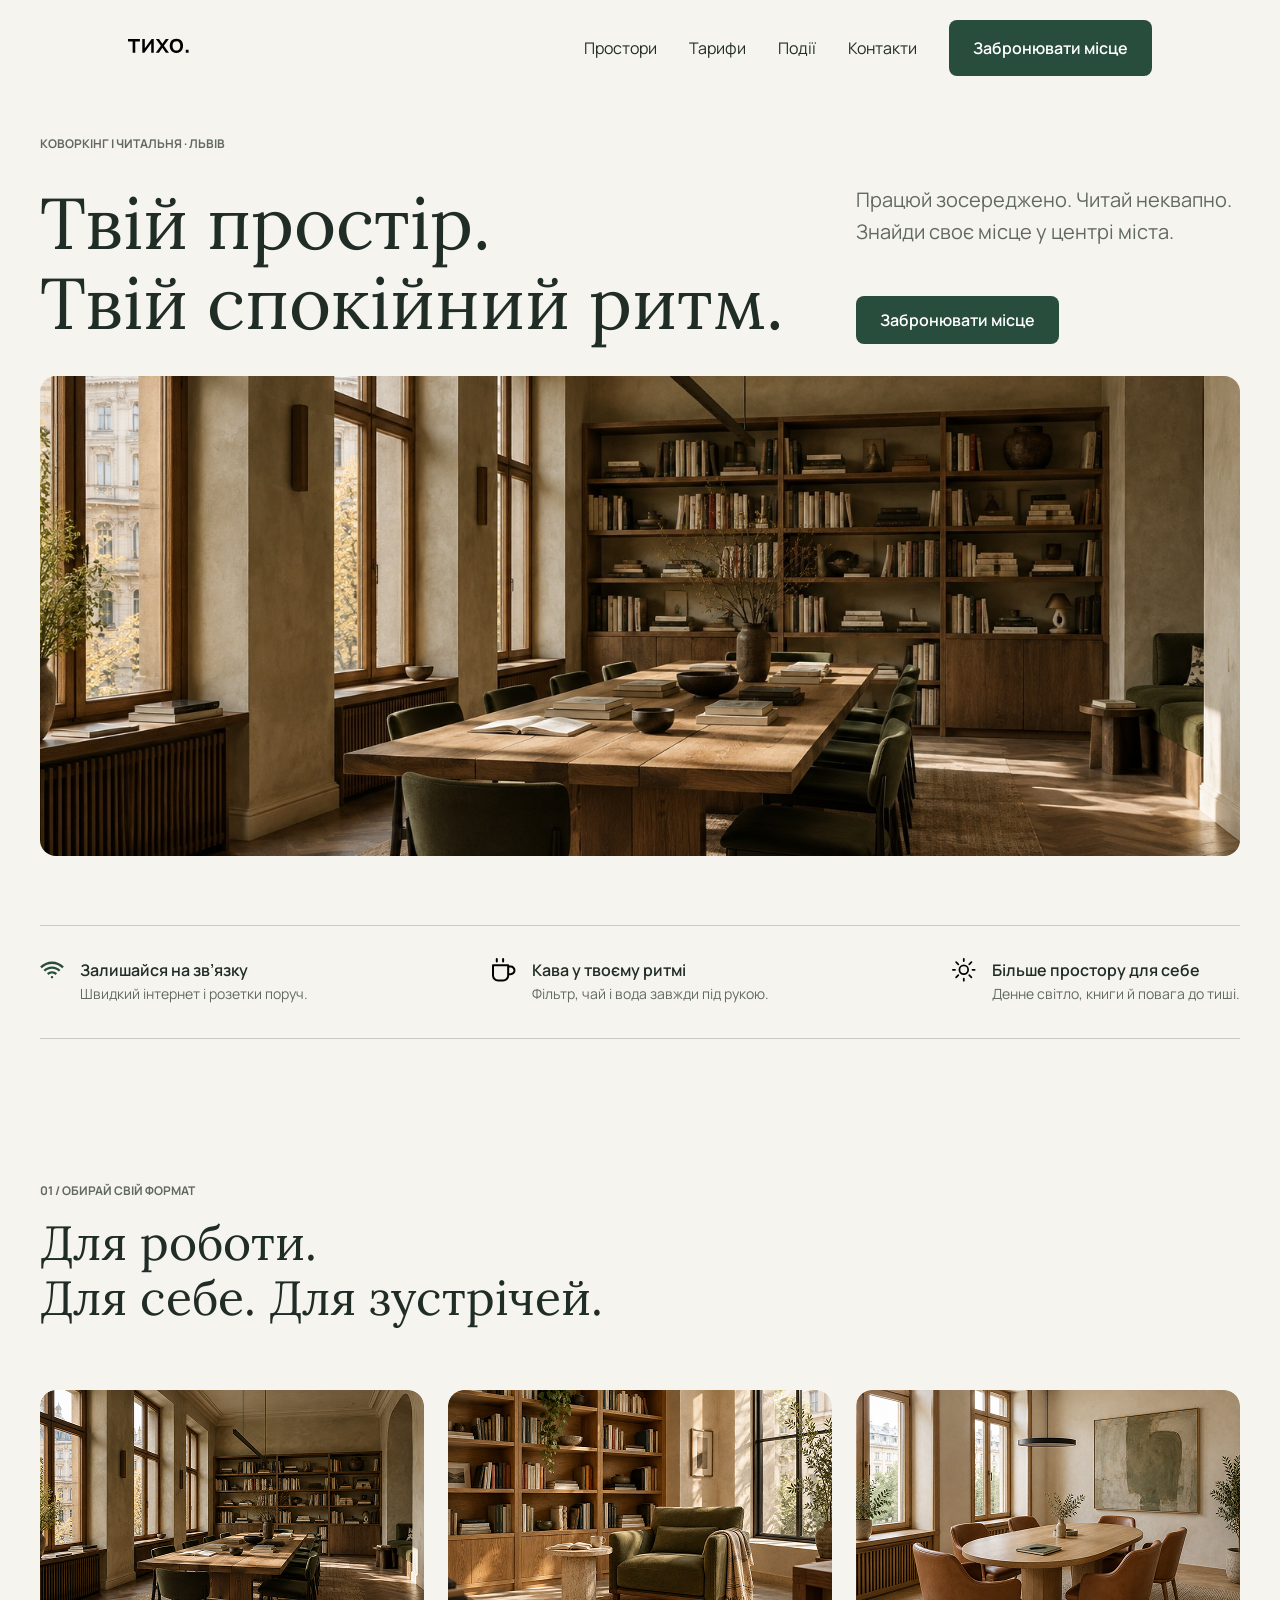
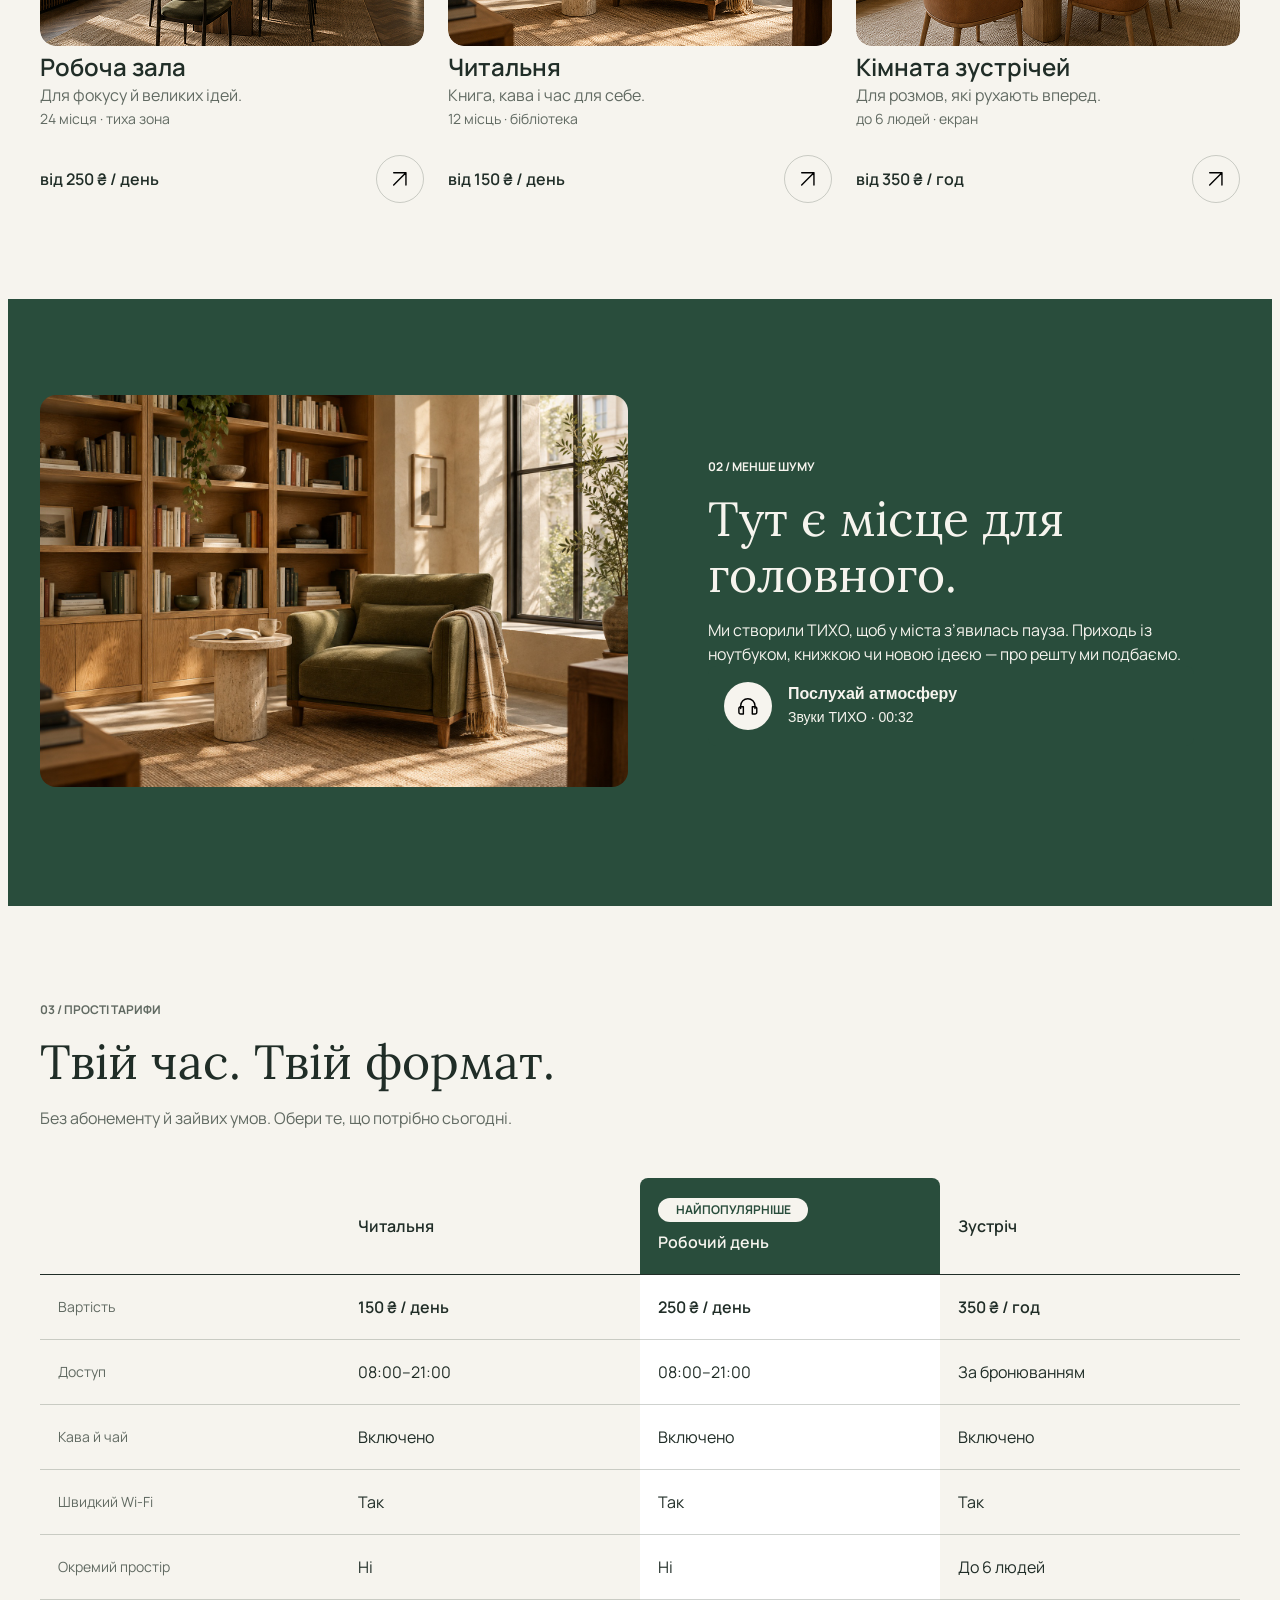
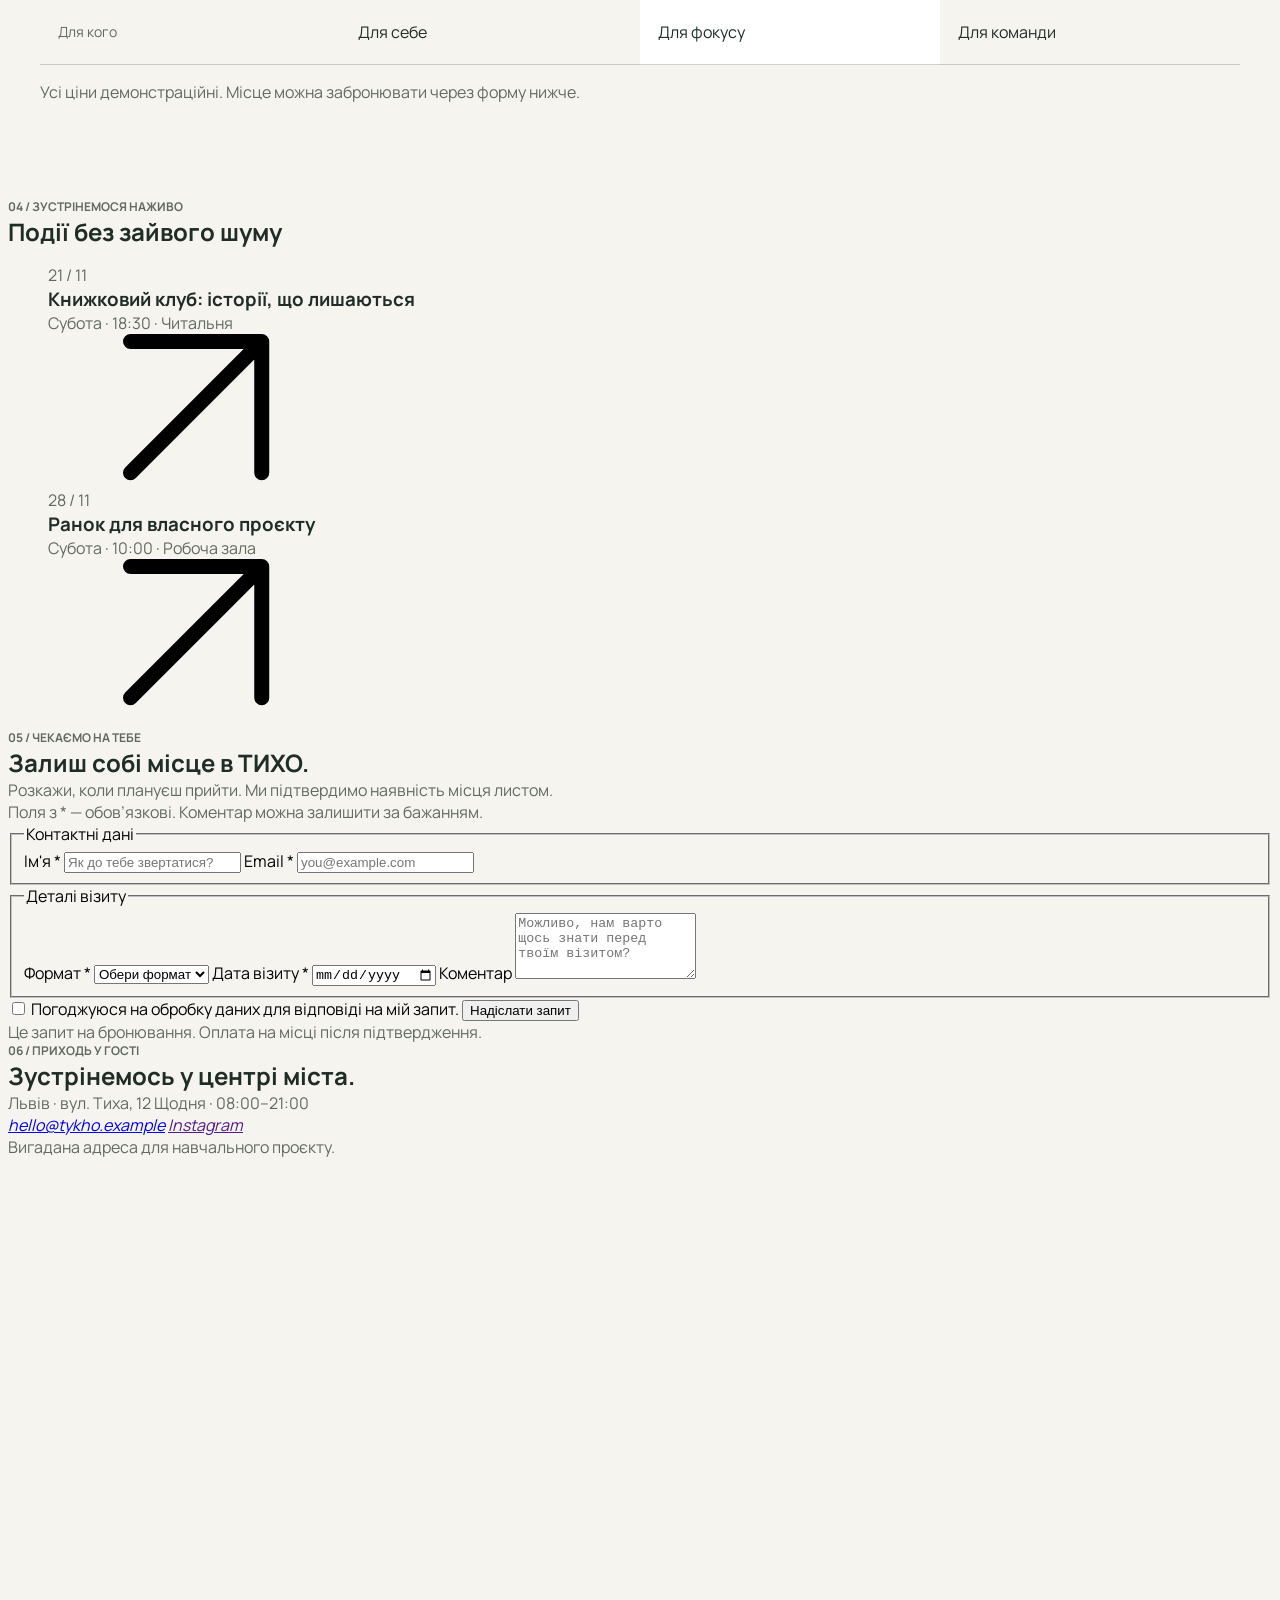
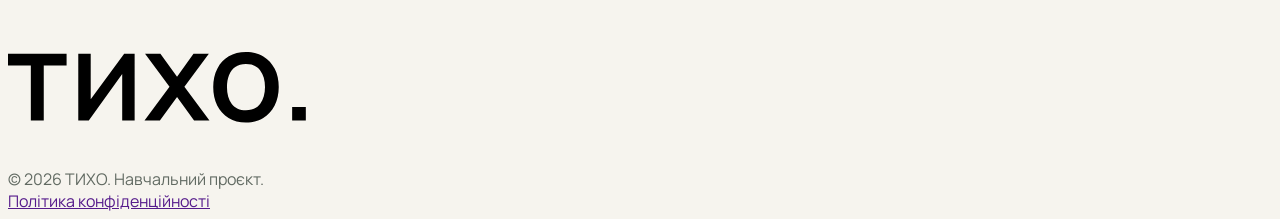
==== tyho/index.html @ 76dca096 "Rename sites to latin folders, add index page, drop unused images" ====
<!doctype html>
<html lang="uk">
  <head>
    <meta charset="UTF-8" />
    <meta name="viewport" content="width=device-width, initial-scale=1.0" />
    <title>Тихо</title>
    <link rel="preconnect" href="https://fonts.googleapis.com" />
    <link rel="preconnect" href="https://fonts.gstatic.com" crossorigin />
    <link
      href="https://fonts.googleapis.com/css2?family=Lora:ital,wght@0,400..700;1,400..700&family=Manrope:wght@200..800&display=swap"
      rel="stylesheet"
    />
    <link rel="stylesheet" href="css/main.css" />
  </head>
  <body>
    <header>
      <div class="header-flex">
        <div class="header-logo-position">
          <svg class="header-logo">
            <use href="icons.svg#icon-logo"></use>
          </svg>
        </div>
        <div class="header-nav">
          <nav>
            <ul class="header-class">
              <li><a class="header-link" href="#scenes">Простори</a></li>
              <li><a class="header-link" href="#pricing">Тарифи</a></li>
              <li><a class="header-link" href="#events">Події</a></li>
              <li><a class="header-link" href="#contacts">Контакти</a></li>
            </ul>
          </nav>
          <a class="header-button" href="">Забронювати місце</a>
        </div>
      </div>
    </header>
    <main>
      <section class="hero-section">
        <p class="eyebrow hero">Коворкінг і читальня · Львів</p>
        <div class="hero-flex">
          <h1 class="hero-title">Твій простір. <br />Твій спокійний ритм.</h1>
          <div class="hero-second-text">
            <p class="hero-desc">
              Працюй зосереджено. Читай неквапно. Знайди своє місце у центрі
              міста.
            </p>
            <a class="hero-button-first" href="">Забронювати місце</a>
          </div>
        </div>
        <img
          class="hero-img"
          src="tyho.images/tykho-workspace.jpg"
          alt="Простір зі столом і книгами на фоні Львова"
        />
      </section>

      <section class="second-section">
        <h2 class="hidden">Що ми пропонуємо?</h2>
        <ul class="second-section-flex">
          <li class="second-section-cards">
            <svg class="second-section-icons">
              <use href="icons.svg#icon-connection"></use>
            </svg>
            <div>
              <h3 class="second-section-titles">Залишайся на зв’язку</h3>
              <p class="second-section-text">
                Швидкий інтернет і розетки поруч.
              </p>
            </div>
          </li>
          <li class="second-section-cards">
            <svg class="second-section-icons">
              <use href="icons.svg#icon-coffee"></use>
            </svg>
            <div>
              <h3 class="second-section-titles">Кава у твоєму ритмі</h3>
              <p class="second-section-text">
                Фільтр, чай і вода завжди під рукою.
              </p>
            </div>
          </li>
          <li class="second-section-cards">
            <svg class="second-section-icons">
              <use href="icons.svg#icon-light"></use>
            </svg>
            <div>
              <h3 class="second-section-titles">Більше простору для себе</h3>
              <p class="second-section-text">
                Денне світло, книги й повага до тиші.
              </p>
            </div>
          </li>
        </ul>
      </section>

      <section class="choose-section">
        <p class="eyebrow">01 / Обирай свій формат</p>
        <h2 class="section-header">
          Для роботи. <br />Для себе. Для зустрічей.
        </h2>
        <ul class="choose-section-flex">
          <li>
            <div>
              <img
                class="choose-img"
                src="tyho.images/working.jpg"
                alt="Робоча зала"
              />
              <h3 class="choose-card-title">Робоча зала</h3>
              <p class="choose-card-forwhat">Для фокусу й великих ідей.</p>
              <p class="choose-card-places">24 місця · тиха зона</p>
              <div class="choose-section-card-container">
                <p class="choose-card-price">від 250 ₴ / день</p>
                <span class="choose-icon-wrap">
                  <svg class="choose-icon">
                    <use href="icons.svg#icon-arrow"></use>
                  </svg>
                </span>
              </div>
            </div>
          </li>
          <li>
            <div>
              <img
                class="choose-img"
                src="tyho.images/reading.jpg"
                alt="Читальня"
              />
              <h3 class="choose-card-title">Читальня</h3>
              <p class="choose-card-forwhat">Книга, кава і час для себе.</p>
              <p class="choose-card-places">12 місць · бібліотека</p>
              <div class="choose-section-card-container">
                <p class="choose-card-price">від 150 ₴ / день</p>
                <span class="choose-icon-wrap">
                  <svg class="choose-icon">
                    <use href="icons.svg#icon-arrow"></use>
                  </svg>
                </span>
              </div>
            </div>
          </li>
          <li>
            <div>
              <img
                class="choose-img"
                src="tyho.images/meeting.jpg"
                alt="Кімната зустрічей"
              />
              <h3 class="choose-card-title">Кімната зустрічей</h3>
              <p class="choose-card-forwhat">Для розмов, які рухають вперед.</p>
              <p class="choose-card-places">до 6 людей · екран</p>
              <div class="choose-section-card-container">
                <p class="choose-card-price">від 350 ₴ / год</p>
                <span class="choose-icon-wrap">
                  <svg class="choose-icon">
                    <use href="icons.svg#icon-arrow"></use>
                  </svg>
                </span>
              </div>
            </div>
          </li>
        </ul>
      </section>

      <section class="noise-section">
        <div class="less-noise-section">
          <div>
            <img
              class="noise-image"
              src="tyho.images/tykho-reading.jpg"
              alt=""
            />
          </div>
          <div class="noise-text-container">
            <p class="eyebrow noise">02 / Менше шуму</p>
            <h2 class="section-header noise">Тут є місце для головного.</h2>
            <p class="noise-section-text">
              Ми створили ТИХО, щоб у міста з’явилась пауза. Приходь із <br />
              ноутбуком, книжкою чи новою ідеєю — про решту ми подбаємо.
            </p>
            <button class="button-noise">
              <span class="noise-content-icon">
                <svg class="noise-icon">
                  <use href="icons.svg#icon-headphones"></use>
                </svg>
              </span>
              <div class="noise-button-container">
                <p class="noise-text-button">Послухай атмосферу</p>
                <p class="noise-text-button-time">Звуки ТИХО · 00:32</p>
              </div>
            </button>
          </div>
        </div>
      </section>

      <section class="tariffs-section">
        <p class="eyebrow">03 / Прості тарифи</p>
        <h2 class="section-header">Твій час. Твій формат.</h2>
        <p class="tariffs-section-paragraph">
          Без абонементу й зайвих умов. Обери те, що потрібно сьогодні.
        </p>
        <table class="tariffs-table">
          <thead>
            <tr>
              <th></th>
              <th scope="col">Читальня</th>
              <th scope="col" class="tariffs-table-green">
                <p class="tariffs-table-most-popular">Найпопулярніше</p>
                Робочий день
              </th>
              <th scope="col">Зустріч</th>
            </tr>
          </thead>
          <tbody>
            <tr>
              <th>Вартість</th>
              <td class="tariffs-table-price">150 ₴ / день</td>
              <td class="tariffs-table-price marked">250 ₴ / день</td>
              <td class="tariffs-table-price">350 ₴ / год</td>
            </tr>
            <tr>
              <th>Доступ</th>
              <td>08:00–21:00</td>
              <td class="tariffs-table-marked">08:00–21:00</td>
              <td>За бронюванням</td>
            </tr>
            <tr>
              <th>Кава й чай</th>
              <td>Включено</td>
              <td class="tariffs-table-marked">Включено</td>
              <td>Включено</td>
            </tr>
            <tr>
              <th>Швидкий Wi-Fi</th>
              <td>Так</td>
              <td class="tariffs-table-marked">Так</td>
              <td>Так</td>
            </tr>
            <tr>
              <th>Окремий простір</th>
              <td>Ні</td>
              <td class="tariffs-table-marked">Ні</td>
              <td>До 6 людей</td>
            </tr>
            <tr>
              <th>Для кого</th>
              <td>Для себе</td>
              <td class="tariffs-table-marked">Для фокусу</td>
              <td>Для команди</td>
            </tr>
          </tbody>
        </table>
        <p class="table-section-about">
          Усі ціни демонстраційні. Місце можна забронювати через форму нижче.
        </p>
      </section>

      <section>
        <p class="eyebrow">04 / Зустрінемося наживо</p>
        <h2>Події без зайвого шуму</h2>
        <ul>
          <li>
            <p>21 / 11</p>
            <h3>Книжковий клуб: історії, що лишаються</h3>
            <p>Субота · 18:30 · Читальня</p>
            <svg class="tst">
              <use href="icons.svg#icon-arrow"></use>
            </svg>
          </li>

          <li>
            <p>28 / 11</p>
            <h3>Ранок для власного проєкту</h3>
            <p>Субота · 10:00 · Робоча зала</p>
            <svg class="tst">
              <use href="icons.svg#icon-arrow"></use>
            </svg>
          </li>
        </ul>
      </section>

      <section>
        <p class="eyebrow">05 / Чекаємо на тебе</p>
        <h2>Залиш собі місце в ТИХО.</h2>
        <p>
          Розкажи, коли плануєш прийти. Ми підтвердимо наявність місця листом.
        </p>
        <p>Поля з * — обов’язкові. Коментар можна залишити за бажанням.</p>
        <form action="" method="post">
          <fieldset>
            <legend>Контактні дані</legend>
            <label for="name">Ім'я *</label>
            <input
              type="text"
              id="name"
              name="name"
              placeholder="Як до тебе звертатися?"
              required
            />

            <label for="email">Email *</label>
            <input
              type="email"
              id="email"
              name="email"
              placeholder="you@example.com"
              required
            />
          </fieldset>

          <fieldset>
            <legend>Деталі візиту</legend>
            <label for="format">Формат *</label>
            <select name="format" id="format" required>
              <option value="" disabled selected>Обери формат</option>
              <option value="reading">Читальня</option>
              <option value="work">Робоча зала</option>
              <option value="meeting">Переговорна</option>
            </select>

            <label for="date">Дата візиту *</label>
            <input type="date" name="date" id="date" required />

            <label for="comment">Коментар</label>
            <textarea
              name="comment"
              id="comment"
              rows="4"
              placeholder="Можливо, нам варто щось знати перед твоїм візитом?"
            ></textarea>
          </fieldset>
          <input type="checkbox" id="agree" name="agree" required />
          <label for="agree"
            >Погоджуюся на обробку даних для відповіді на мій запит.</label
          >
          <button type="submit">Надіслати запит</button>
          <p>Це запит на бронювання. Оплата на місці після підтвердження.</p>
        </form>
      </section>

      <section>
        <p class="eyebrow">06 / Приходь у гості</p>
        <h2>Зустрінемось у центрі міста.</h2>
        <p>Львів · вул. Тиха, 12 Щодня · 08:00–21:00</p>
        <address>
          <a href="mailto:hello@tykho.example">hello@tykho.example</a>
          <a href="">Instagram</a>
        </address>
        <p>Вигадана адреса для навчального проєкту.</p>
        <iframe
          src="https://www.google.com/maps/embed?pb=!1m18!1m12!1m3!1d1081.9146364683318!2d24.00746016285818!3d49.83792590917448!2m3!1f0!2f0!3f0!3m2!1i1024!2i768!4f13.1!3m3!1m2!1s0x473add786fc71d81%3A0x15ca46d145546194!2z0KHRlNC70LvQvg!5e0!3m2!1suk!2sat!4v1794591286283!5m2!1suk!2sat"
          width="600"
          height="450"
          style="border: 0"
          allowfullscreen=""
          loading="lazy"
          referrerpolicy="strict-origin-when-cross-origin"
        ></iframe>
      </section>
    </main>

    <footer>
      <svg>
        <use href="icons.svg#icon-logo"></use>
      </svg>
      <p>&copy; 2026 ТИХО. Навчальний проєкт.</p>
      <a href="">Політика конфіденційності</a>
    </footer>
  </body>
</html>
---- tyho/css/main.css ----
:root {
  --color-background: #f6f4ee;
  --color-text-main: #202d27;
  --color-button: #294d3c;
  --color-muted: #616a62;
  --color-paper: #f6f4ee;
}

body {
  background-color: var(--color-background);
  font-family: Manrope, sans-serif;
}

* {
  box-sizing: border-box;
  list-style-type: none;
}

p,
h1,
h2,
h3,
h4,
h5,
h6 {
  margin: 0;
}

h1,
h2,
h3,
h4,
h5,
h6 {
  color: var(--color-text-main);
}

p {
  color: var(--color-muted);
}

.eyebrow {
  font-size: 12px;
  font-weight: 700;
  line-height: 1.33;
  text-transform: uppercase;
}

.section-header {
  font-family: Lora, serif;
  font-size: 48px;
  font-weight: 400;
  line-height: 1.16;
  margin-top: 16px;
  margin-bottom: 16px;
}

.hidden {
  position: absolute;
  width: 1px;
  height: 1px;
  padding: 0;
  margin: -1px;
  overflow: hidden;
  clip: rect(0, 0, 0, 0);
  white-space: nowrap;
  border: 0;
}

.header-flex {
  padding-left: 120px;
  padding-right: 120px;
  display: flex;
  align-items: center;
  justify-content: space-between;
  gap: 50px;
  min-height: 80px;
}
.header-class {
  display: flex;
  gap: 32px;
  justify-content: center;
  padding: 0;
}
.header-logo {
  height: 32px;
  width: 61px;
  flex: 1;
}
.header-link {
  font-size: 16px;
  font-weight: 400;
  line-height: 1.5;
  color: var(--color-text-main);
  text-decoration: none;
}
.header-button {
  font-size: 16px;
  font-weight: 600;
  line-height: 1.5;
  color: white;
  background-color: var(--color-button);
  padding: 12px 24px;
  text-decoration: none;
  border-radius: 8px;
  display: flex;
  justify-content: center;
  align-items: center;
}
.header-nav {
  display: flex;
  gap: 32px;
}

.hero {
  margin-top: 48px;
  margin-bottom: 32px;
}
.hero-section {
  max-width: 1200px;
  margin: 0 auto;
  margin-bottom: 64px;
}
.hero-flex {
  display: flex;
  justify-content: space-between;
  max-height: 160px;
  margin-bottom: 32px;
}
.hero-img {
  border-radius: 16px;
  min-width: 1200px;
  max-height: 480px;
  -o-object-fit: cover;
     object-fit: cover;
}
.hero-title {
  font-family: Lora, serif;
  font-size: 72px;
  font-weight: 400;
  line-height: 1.11;
  color: var(--color-text-main);
}
.hero-second-text {
  max-width: 384px;
  display: flex;
  flex-direction: column;
  justify-content: space-between;
}
.hero-desc {
  font-size: 20px;
  font-weight: 400;
  line-height: 1.6;
  color: var(--color-muted);
}
.hero-button-first {
  font-size: 16px;
  font-weight: 600;
  line-height: 24px;
  color: white;
  background-color: var(--color-button);
  padding: 12px 24px;
  text-decoration: none;
  border-radius: 8px;
  max-width: 203px;
}

.second-section {
  max-width: 1200px;
  margin: 0 auto;
}
.second-section-flex {
  display: flex;
  justify-content: space-between;
  padding: 0;
  margin-bottom: 48px;
  border-top: 1px solid color-mix(in srgb, var(--color-muted) 30%, transparent);
  border-bottom: 1px solid color-mix(in srgb, var(--color-muted) 30%, transparent);
}
.second-section-cards {
  display: flex;
  gap: 16px;
  margin-top: 32px;
  margin-bottom: 32px;
}
.second-section-icons {
  height: 24px;
  width: 24px;
  fill: var(--color-button);
}
.second-section-titles {
  font-size: 16px;
  font-weight: 600;
  line-height: 1.5;
  color: var(--color-text-main);
}
.second-section-text {
  font-size: 14px;
  font-weight: 400;
  line-height: 24px;
  color: var(--color-muted);
}

.choose-section {
  max-width: 1200px;
  margin: 0 auto;
  padding-top: 96px;
  padding-bottom: 96px;
}
.choose-section-flex {
  display: flex;
  padding: 48px 0 0 0;
  justify-content: space-between;
  margin: 0;
}
.choose-section-card-container {
  margin-top: 24px;
  display: flex;
  justify-content: space-between;
  align-items: center;
}
.choose-img {
  border-radius: 16px;
}
.choose-card-title {
  font-size: 24px;
  font-weight: 600;
  line-height: 1.33;
}
.choose-card-forwhat {
  font-size: 16px;
  font-weight: 400;
  line-height: 1.5;
}
.choose-card-places {
  font-size: 14px;
  font-weight: 400;
  line-height: 1.71;
}
.choose-card-price {
  font-size: 16px;
  font-weight: 600;
  line-height: 1.5;
  color: var(--color-text-main);
}
.choose-icon {
  height: 14px;
  width: 14px;
  fill: var(--color-button);
}
.choose-icon-wrap {
  width: 48px;
  height: 48px;
  display: flex;
  justify-content: center;
  align-items: center;
  flex-shrink: 0;
  background-color: transparent;
  border: 1px solid color-mix(in srgb, var(--color-muted), transparent 70%);
  border-radius: 50%;
}

.less-noise-section {
  max-width: 1200px;
  margin: 0 auto;
  display: flex;
  padding: 96px 0px;
  justify-content: space-between;
}

.noise {
  color: var(--color-paper);
}
.noise-section {
  background-color: var(--color-button);
}
.noise-section-text {
  font-size: 16px;
  font-weight: 400;
  line-height: 1.5;
  color: var(--color-paper);
}
.noise-image {
  max-width: 588px;
  max-height: 448px;
  -o-object-fit: cover;
     object-fit: cover;
  border-radius: 16px;
}
.noise-text-container {
  padding: 64px 46px 64px 80px;
  display: flex;
  flex-direction: column;
  justify-content: start;
}
.noise-text-button {
  font-size: 16px;
  font-weight: 600;
  line-height: 1.5;
  color: var(--color-paper);
}
.noise-text-button-time {
  font-size: 14px;
  font-weight: 400;
  line-height: 1.71;
  color: var(--color-paper);
}
.noise-icon {
  height: 17px;
  width: 20px;
}
.noise-content-icon {
  width: 48px;
  height: 48px;
  display: flex;
  justify-content: center;
  align-items: center;
  flex-shrink: 0;
  background-color: var(--color-background);
  border: none;
  border-radius: 50%;
}
.noise-button-container {
  display: flex;
  flex-direction: column;
  align-items: start;
}

.button-noise {
  display: flex;
  border-radius: 8px;
  border-style: none;
  align-items: center;
  padding: 16px;
  max-height: 80px;
  min-width: 486px;
  background-color: var(--color-button);
  gap: 16px;
}
.button-noise:hover {
  background-color: var(--color-text-main);
}

.tariffs-section {
  max-width: 1200px;
  margin: 96px auto;
}
.tariffs-section-paragraph {
  font-size: 16px;
  font-weight: 400;
  line-height: 1.5;
  color: var(--color-muted);
}
.tariffs-section-about {
  font-size: 14px;
  font-weight: 400;
  line-height: 1.71;
  color: var(--color-muted);
}
.tariffs-table {
  width: 100%;
  border-collapse: separate;
  border-spacing: 0;
  table-layout: fixed;
  margin-top: 48px;
  margin-bottom: 16px;
}
.tariffs-table :where(td, th) {
  padding: 20px 18px;
  text-align: left;
  vertical-align: middle;
  border-bottom: 1px solid color-mix(in srgb, var(--color-muted) 30%, transparent);
  font-size: 16px;
  font-weight: 400;
  line-height: 1.5;
  color: var(--color-text-main);
}
.tariffs-table :where(thead th) {
  font-weight: 600;
  border-bottom-color: var(--color-text-main);
}
.tariffs-table :where(tbody th) {
  font-size: 14px;
  font-weight: 400;
  line-height: 1.71;
  color: var(--color-muted);
}
.tariffs-table-price {
  font-weight: 600;
}
.tariffs-table-price.marked {
  background-color: white;
}
.tariffs-table-marked {
  background-color: white;
}
.tariffs-table-green {
  background-color: var(--color-button);
  border-radius: 8px 8px 0 0;
  color: var(--color-paper);
}
.tariffs-table-most-popular {
  background-color: var(--color-paper);
  font-size: 12px;
  font-weight: 700;
  line-height: 1.33;
  color: var(--color-button);
  border-radius: 12px;
  text-align: center;
  text-transform: uppercase;
  padding: 4px 12px;
  max-width: 150px;
  margin-bottom: 8px;
}/*# sourceMappingURL=main.css.map */
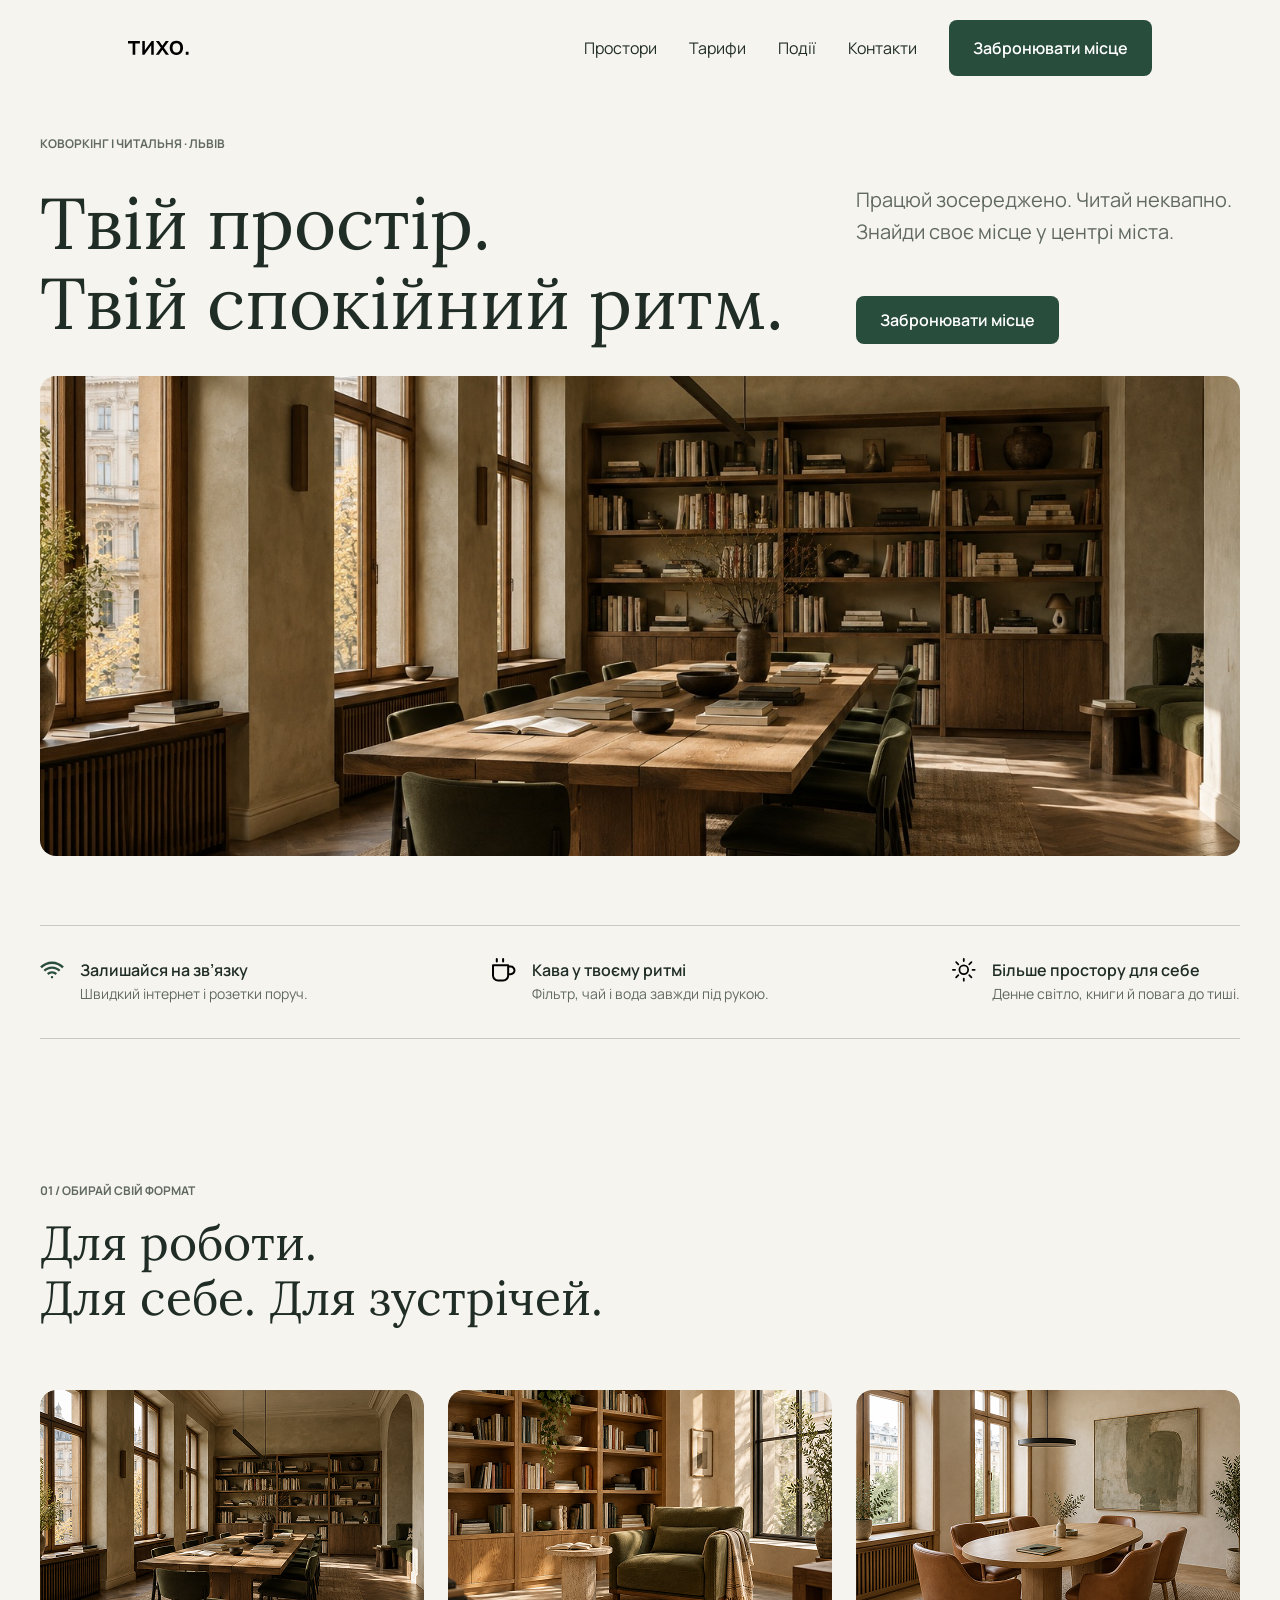
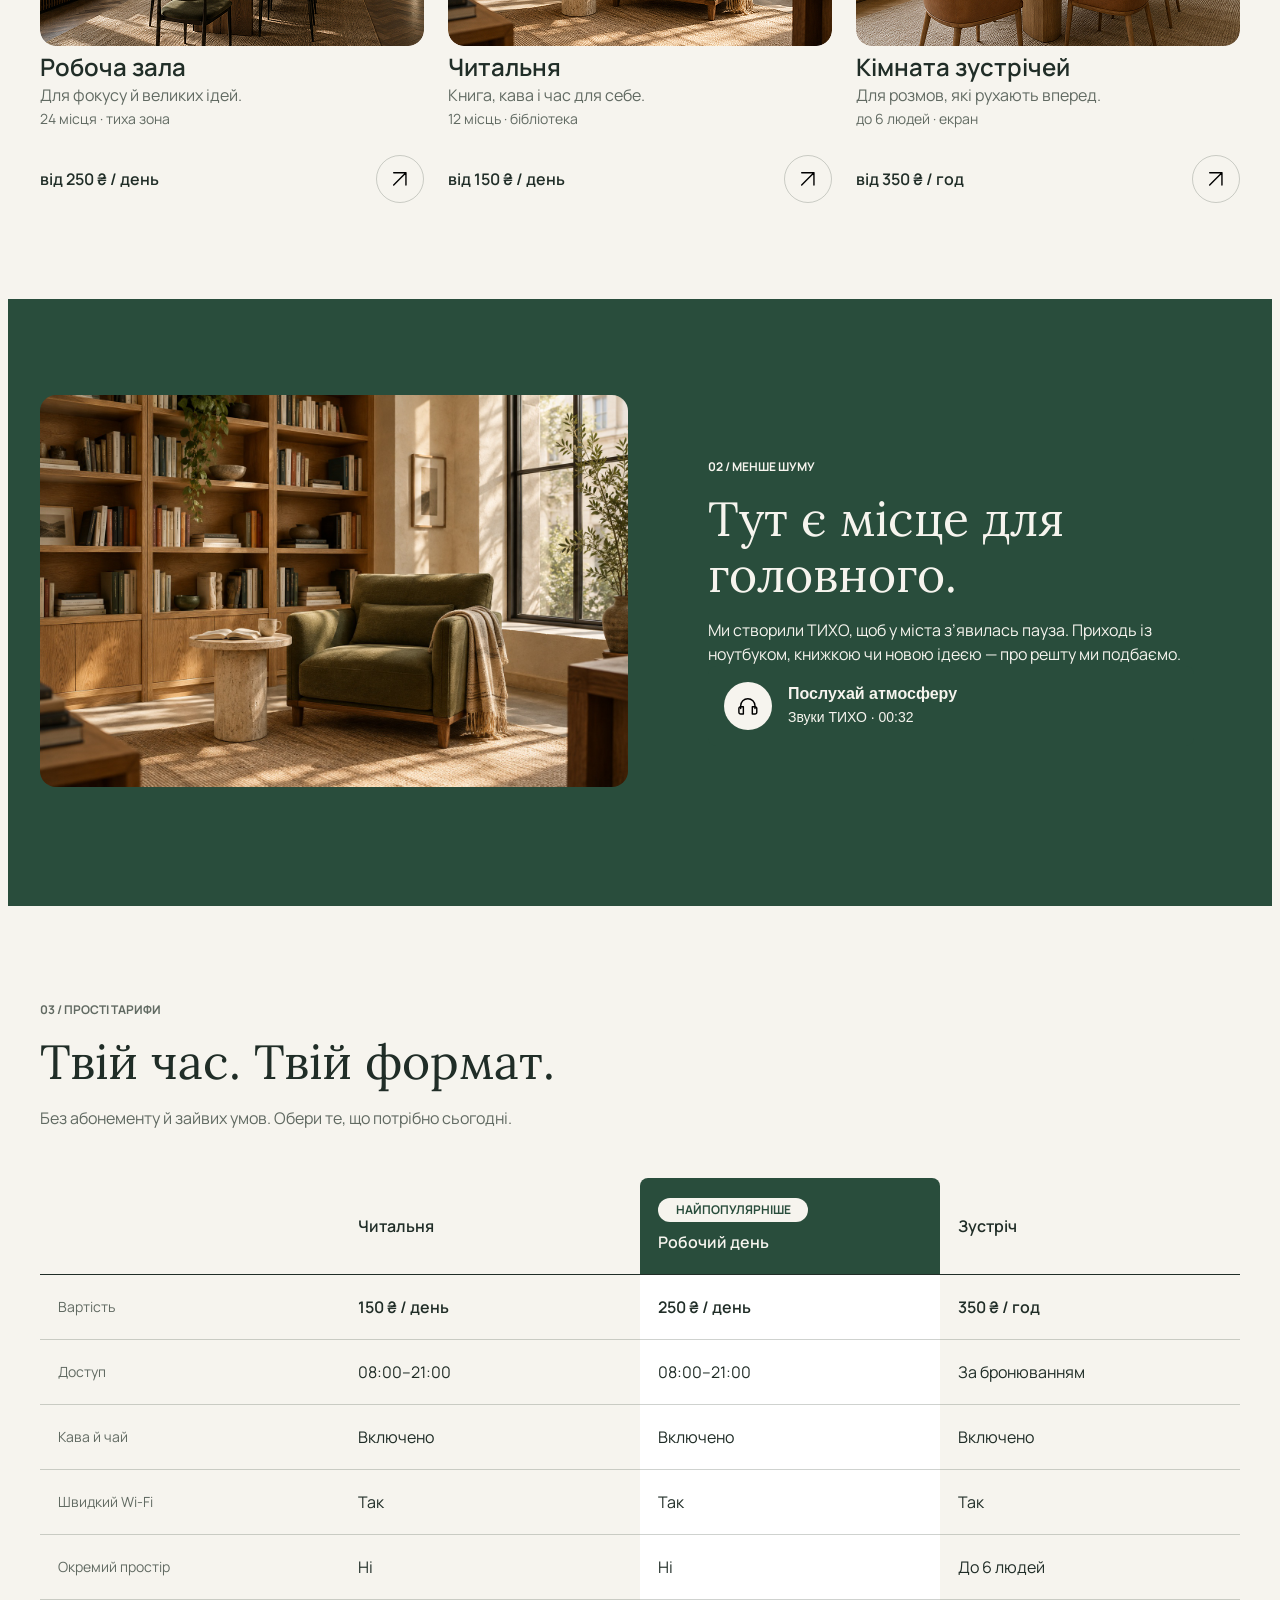
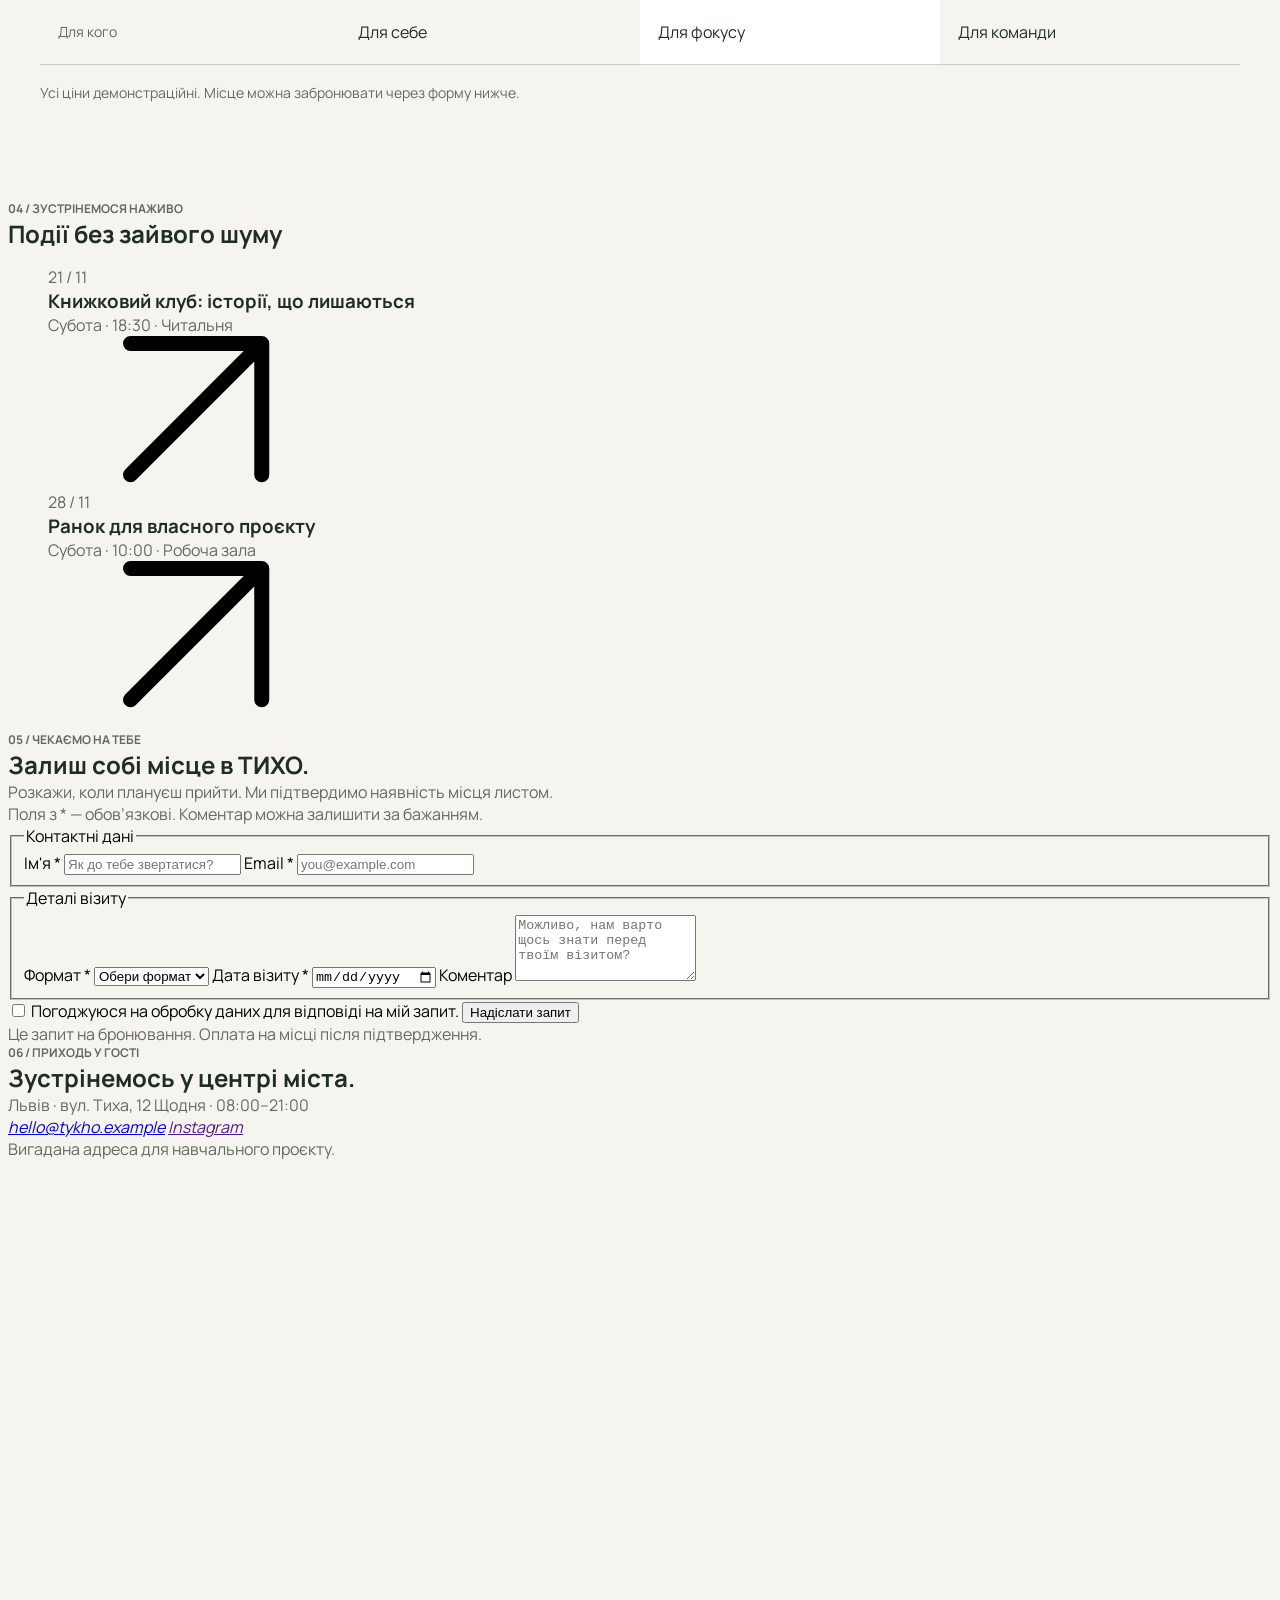
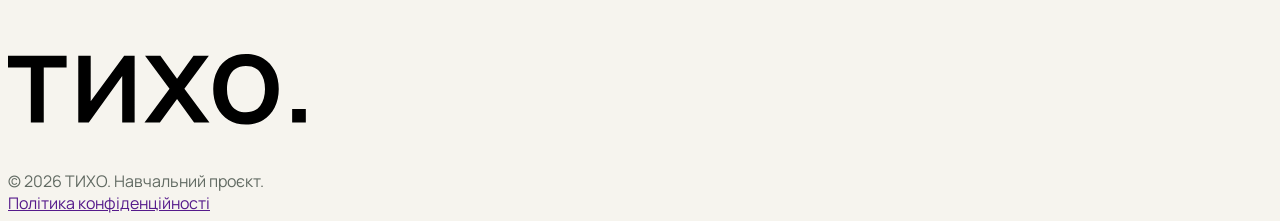
==== commit 5ac54d12: "tyho: rename classes to BEM, split SCSS into utils/base/components/layouts" ====
--- a/tyho/index.html
+++ b/tyho/index.html
@@ -13,78 +13,72 @@
     <link rel="stylesheet" href="css/main.css" />
   </head>
   <body>
-    <header>
-      <div class="header-flex">
-        <div class="header-logo-position">
-          <svg class="header-logo">
-            <use href="icons.svg#icon-logo"></use>
-          </svg>
-        </div>
-        <div class="header-nav">
+    <header class="header">
+      <div class="header__inner">
+        <svg class="header__logo">
+          <use href="icons.svg#icon-logo"></use>
+        </svg>
+        <div class="header__nav">
           <nav>
-            <ul class="header-class">
-              <li><a class="header-link" href="#scenes">Простори</a></li>
-              <li><a class="header-link" href="#pricing">Тарифи</a></li>
-              <li><a class="header-link" href="#events">Події</a></li>
-              <li><a class="header-link" href="#contacts">Контакти</a></li>
+            <ul class="header__menu">
+              <li><a class="header__link" href="#scenes">Простори</a></li>
+              <li><a class="header__link" href="#pricing">Тарифи</a></li>
+              <li><a class="header__link" href="#events">Події</a></li>
+              <li><a class="header__link" href="#contacts">Контакти</a></li>
             </ul>
           </nav>
-          <a class="header-button" href="">Забронювати місце</a>
+          <a class="button header__button" href="">Забронювати місце</a>
         </div>
       </div>
     </header>
     <main>
-      <section class="hero-section">
-        <p class="eyebrow hero">Коворкінг і читальня · Львів</p>
-        <div class="hero-flex">
-          <h1 class="hero-title">Твій простір. <br />Твій спокійний ритм.</h1>
-          <div class="hero-second-text">
-            <p class="hero-desc">
+      <section class="hero">
+        <p class="eyebrow hero__eyebrow">Коворкінг і читальня · Львів</p>
+        <div class="hero__inner">
+          <h1 class="hero__title">Твій простір. <br />Твій спокійний ритм.</h1>
+          <div class="hero__content">
+            <p class="hero__text">
               Працюй зосереджено. Читай неквапно. Знайди своє місце у центрі
               міста.
             </p>
-            <a class="hero-button-first" href="">Забронювати місце</a>
+            <a class="button hero__button" href="">Забронювати місце</a>
           </div>
         </div>
         <img
-          class="hero-img"
+          class="hero__img"
           src="tyho.images/tykho-workspace.jpg"
           alt="Простір зі столом і книгами на фоні Львова"
         />
       </section>
 
-      <section class="second-section">
-        <h2 class="hidden">Що ми пропонуємо?</h2>
-        <ul class="second-section-flex">
-          <li class="second-section-cards">
-            <svg class="second-section-icons">
+      <section class="benefits">
+        <h2 class="visually-hidden">Що ми пропонуємо?</h2>
+        <ul class="benefits__list">
+          <li class="benefits__card">
+            <svg class="benefits__icon">
               <use href="icons.svg#icon-connection"></use>
             </svg>
             <div>
-              <h3 class="second-section-titles">Залишайся на зв’язку</h3>
-              <p class="second-section-text">
-                Швидкий інтернет і розетки поруч.
-              </p>
-            </div>
-          </li>
-          <li class="second-section-cards">
-            <svg class="second-section-icons">
+              <h3 class="benefits__subtitle">Залишайся на зв’язку</h3>
+              <p class="benefits__desc">Швидкий інтернет і розетки поруч.</p>
+            </div>
+          </li>
+          <li class="benefits__card">
+            <svg class="benefits__icon">
               <use href="icons.svg#icon-coffee"></use>
             </svg>
             <div>
-              <h3 class="second-section-titles">Кава у твоєму ритмі</h3>
-              <p class="second-section-text">
-                Фільтр, чай і вода завжди під рукою.
-              </p>
-            </div>
-          </li>
-          <li class="second-section-cards">
-            <svg class="second-section-icons">
+              <h3 class="benefits__subtitle">Кава у твоєму ритмі</h3>
+              <p class="benefits__desc">Фільтр, чай і вода завжди під рукою.</p>
+            </div>
+          </li>
+          <li class="benefits__card">
+            <svg class="benefits__icon">
               <use href="icons.svg#icon-light"></use>
             </svg>
             <div>
-              <h3 class="second-section-titles">Більше простору для себе</h3>
-              <p class="second-section-text">
+              <h3 class="benefits__subtitle">Більше простору для себе</h3>
+              <p class="benefits__desc">
                 Денне світло, книги й повага до тиші.
               </p>
             </div>
@@ -92,26 +86,26 @@
         </ul>
       </section>
 
-      <section class="choose-section">
+      <section class="spaces" id="scenes">
         <p class="eyebrow">01 / Обирай свій формат</p>
-        <h2 class="section-header">
+        <h2 class="section-title">
           Для роботи. <br />Для себе. Для зустрічей.
         </h2>
-        <ul class="choose-section-flex">
+        <ul class="spaces__list">
           <li>
             <div>
               <img
-                class="choose-img"
+                class="spaces__img"
                 src="tyho.images/working.jpg"
                 alt="Робоча зала"
               />
-              <h3 class="choose-card-title">Робоча зала</h3>
-              <p class="choose-card-forwhat">Для фокусу й великих ідей.</p>
-              <p class="choose-card-places">24 місця · тиха зона</p>
-              <div class="choose-section-card-container">
-                <p class="choose-card-price">від 250 ₴ / день</p>
-                <span class="choose-icon-wrap">
-                  <svg class="choose-icon">
+              <h3 class="spaces__card-title">Робоча зала</h3>
+              <p class="spaces__card-desc">Для фокусу й великих ідей.</p>
+              <p class="spaces__card-places">24 місця · тиха зона</p>
+              <div class="spaces__card-container">
+                <p class="spaces__card-price">від 250 ₴ / день</p>
+                <span class="spaces__icon-wrap">
+                  <svg class="spaces__icon">
                     <use href="icons.svg#icon-arrow"></use>
                   </svg>
                 </span>
@@ -121,17 +115,17 @@
           <li>
             <div>
               <img
-                class="choose-img"
+                class="spaces__img"
                 src="tyho.images/reading.jpg"
                 alt="Читальня"
               />
-              <h3 class="choose-card-title">Читальня</h3>
-              <p class="choose-card-forwhat">Книга, кава і час для себе.</p>
-              <p class="choose-card-places">12 місць · бібліотека</p>
-              <div class="choose-section-card-container">
-                <p class="choose-card-price">від 150 ₴ / день</p>
-                <span class="choose-icon-wrap">
-                  <svg class="choose-icon">
+              <h3 class="spaces__card-title">Читальня</h3>
+              <p class="spaces__card-desc">Книга, кава і час для себе.</p>
+              <p class="spaces__card-places">12 місць · бібліотека</p>
+              <div class="spaces__card-container">
+                <p class="spaces__card-price">від 150 ₴ / день</p>
+                <span class="spaces__icon-wrap">
+                  <svg class="spaces__icon">
                     <use href="icons.svg#icon-arrow"></use>
                   </svg>
                 </span>
@@ -141,17 +135,17 @@
           <li>
             <div>
               <img
-                class="choose-img"
+                class="spaces__img"
                 src="tyho.images/meeting.jpg"
                 alt="Кімната зустрічей"
               />
-              <h3 class="choose-card-title">Кімната зустрічей</h3>
-              <p class="choose-card-forwhat">Для розмов, які рухають вперед.</p>
-              <p class="choose-card-places">до 6 людей · екран</p>
-              <div class="choose-section-card-container">
-                <p class="choose-card-price">від 350 ₴ / год</p>
-                <span class="choose-icon-wrap">
-                  <svg class="choose-icon">
+              <h3 class="spaces__card-title">Кімната зустрічей</h3>
+              <p class="spaces__card-desc">Для розмов, які рухають вперед.</p>
+              <p class="spaces__card-places">до 6 людей · екран</p>
+              <div class="spaces__card-container">
+                <p class="spaces__card-price">від 350 ₴ / год</p>
+                <span class="spaces__icon-wrap">
+                  <svg class="spaces__icon">
                     <use href="icons.svg#icon-arrow"></use>
                   </svg>
                 </span>
@@ -161,50 +155,50 @@
         </ul>
       </section>
 
-      <section class="noise-section">
-        <div class="less-noise-section">
+      <section class="about">
+        <div class="about__inner">
           <div>
             <img
-              class="noise-image"
+              class="about__img"
               src="tyho.images/tykho-reading.jpg"
               alt=""
             />
           </div>
-          <div class="noise-text-container">
-            <p class="eyebrow noise">02 / Менше шуму</p>
-            <h2 class="section-header noise">Тут є місце для головного.</h2>
-            <p class="noise-section-text">
+          <div class="about__content">
+            <p class="eyebrow about__eyebrow">02 / Менше шуму</p>
+            <h2 class="section-title about__title">Тут є місце для головного.</h2>
+            <p class="about__text">
               Ми створили ТИХО, щоб у міста з’явилась пауза. Приходь із <br />
               ноутбуком, книжкою чи новою ідеєю — про решту ми подбаємо.
             </p>
-            <button class="button-noise">
-              <span class="noise-content-icon">
-                <svg class="noise-icon">
+            <button class="about__player">
+              <span class="about__icon-wrap">
+                <svg class="about__icon">
                   <use href="icons.svg#icon-headphones"></use>
                 </svg>
               </span>
-              <div class="noise-button-container">
-                <p class="noise-text-button">Послухай атмосферу</p>
-                <p class="noise-text-button-time">Звуки ТИХО · 00:32</p>
+              <div class="about__player-content">
+                <p class="about__player-title">Послухай атмосферу</p>
+                <p class="about__player-time">Звуки ТИХО · 00:32</p>
               </div>
             </button>
           </div>
         </div>
       </section>
 
-      <section class="tariffs-section">
+      <section class="pricing" id="pricing">
         <p class="eyebrow">03 / Прості тарифи</p>
-        <h2 class="section-header">Твій час. Твій формат.</h2>
-        <p class="tariffs-section-paragraph">
+        <h2 class="section-title">Твій час. Твій формат.</h2>
+        <p class="pricing__text">
           Без абонементу й зайвих умов. Обери те, що потрібно сьогодні.
         </p>
-        <table class="tariffs-table">
+        <table class="pricing__table">
           <thead>
             <tr>
               <th></th>
               <th scope="col">Читальня</th>
-              <th scope="col" class="tariffs-table-green">
-                <p class="tariffs-table-most-popular">Найпопулярніше</p>
+              <th scope="col" class="pricing__head pricing__head--featured">
+                <p class="pricing__badge">Найпопулярніше</p>
                 Робочий день
               </th>
               <th scope="col">Зустріч</th>
@@ -213,48 +207,48 @@
           <tbody>
             <tr>
               <th>Вартість</th>
-              <td class="tariffs-table-price">150 ₴ / день</td>
-              <td class="tariffs-table-price marked">250 ₴ / день</td>
-              <td class="tariffs-table-price">350 ₴ / год</td>
+              <td class="pricing__cell pricing__cell--price">150 ₴ / день</td>
+              <td class="pricing__cell pricing__cell--price pricing__cell--featured">250 ₴ / день</td>
+              <td class="pricing__cell pricing__cell--price">350 ₴ / год</td>
             </tr>
             <tr>
               <th>Доступ</th>
               <td>08:00–21:00</td>
-              <td class="tariffs-table-marked">08:00–21:00</td>
+              <td class="pricing__cell pricing__cell--featured">08:00–21:00</td>
               <td>За бронюванням</td>
             </tr>
             <tr>
               <th>Кава й чай</th>
               <td>Включено</td>
-              <td class="tariffs-table-marked">Включено</td>
+              <td class="pricing__cell pricing__cell--featured">Включено</td>
               <td>Включено</td>
             </tr>
             <tr>
               <th>Швидкий Wi-Fi</th>
               <td>Так</td>
-              <td class="tariffs-table-marked">Так</td>
+              <td class="pricing__cell pricing__cell--featured">Так</td>
               <td>Так</td>
             </tr>
             <tr>
               <th>Окремий простір</th>
               <td>Ні</td>
-              <td class="tariffs-table-marked">Ні</td>
+              <td class="pricing__cell pricing__cell--featured">Ні</td>
               <td>До 6 людей</td>
             </tr>
             <tr>
               <th>Для кого</th>
               <td>Для себе</td>
-              <td class="tariffs-table-marked">Для фокусу</td>
+              <td class="pricing__cell pricing__cell--featured">Для фокусу</td>
               <td>Для команди</td>
             </tr>
           </tbody>
         </table>
-        <p class="table-section-about">
+        <p class="pricing__note">
           Усі ціни демонстраційні. Місце можна забронювати через форму нижче.
         </p>
       </section>
 
-      <section>
+      <section id="events">
         <p class="eyebrow">04 / Зустрінемося наживо</p>
         <h2>Події без зайвого шуму</h2>
         <ul>
@@ -337,7 +331,7 @@
         </form>
       </section>
 
-      <section>
+      <section id="contacts">
         <p class="eyebrow">06 / Приходь у гості</p>
         <h2>Зустрінемось у центрі міста.</h2>
         <p>Львів · вул. Тиха, 12 Щодня · 08:00–21:00</p>
--- a/tyho/css/main.css
+++ b/tyho/css/main.css
@@ -46,7 +46,7 @@
   text-transform: uppercase;
 }
 
-.section-header {
+.section-title {
   font-family: Lora, serif;
   font-size: 48px;
   font-weight: 400;
@@ -55,7 +55,21 @@
   margin-bottom: 16px;
 }
 
-.hidden {
+.button {
+  font-size: 16px;
+  font-weight: 600;
+  line-height: 1.5;
+  color: white;
+  background-color: var(--color-button);
+  padding: 12px 24px;
+  text-decoration: none;
+  border-radius: 8px;
+  display: flex;
+  justify-content: center;
+  align-items: center;
+}
+
+.visually-hidden {
   position: absolute;
   width: 1px;
   height: 1px;
@@ -67,7 +81,7 @@
   border: 0;
 }
 
-.header-flex {
+.header__inner {
   padding-left: 120px;
   padding-right: 120px;
   display: flex;
@@ -76,100 +90,77 @@
   gap: 50px;
   min-height: 80px;
 }
-.header-class {
+.header__menu {
   display: flex;
   gap: 32px;
   justify-content: center;
   padding: 0;
 }
-.header-logo {
+.header__logo {
   height: 32px;
   width: 61px;
-  flex: 1;
-}
-.header-link {
+}
+.header__link {
   font-size: 16px;
   font-weight: 400;
   line-height: 1.5;
   color: var(--color-text-main);
   text-decoration: none;
 }
-.header-button {
-  font-size: 16px;
-  font-weight: 600;
-  line-height: 1.5;
-  color: white;
-  background-color: var(--color-button);
-  padding: 12px 24px;
-  text-decoration: none;
-  border-radius: 8px;
-  display: flex;
-  justify-content: center;
-  align-items: center;
-}
-.header-nav {
+.header__nav {
   display: flex;
   gap: 32px;
 }
 
 .hero {
-  margin-top: 48px;
-  margin-bottom: 32px;
-}
-.hero-section {
   max-width: 1200px;
   margin: 0 auto;
   margin-bottom: 64px;
 }
-.hero-flex {
+.hero__eyebrow {
+  margin-top: 48px;
+  margin-bottom: 32px;
+}
+.hero__inner {
   display: flex;
   justify-content: space-between;
   max-height: 160px;
   margin-bottom: 32px;
 }
-.hero-img {
+.hero__img {
   border-radius: 16px;
   min-width: 1200px;
   max-height: 480px;
-  -o-object-fit: cover;
-     object-fit: cover;
-}
-.hero-title {
+  object-fit: cover;
+}
+.hero__title {
   font-family: Lora, serif;
   font-size: 72px;
   font-weight: 400;
   line-height: 1.11;
   color: var(--color-text-main);
 }
-.hero-second-text {
+.hero__content {
   max-width: 384px;
   display: flex;
   flex-direction: column;
   justify-content: space-between;
 }
-.hero-desc {
+.hero__text {
   font-size: 20px;
   font-weight: 400;
   line-height: 1.6;
   color: var(--color-muted);
 }
-.hero-button-first {
-  font-size: 16px;
-  font-weight: 600;
-  line-height: 24px;
-  color: white;
-  background-color: var(--color-button);
-  padding: 12px 24px;
-  text-decoration: none;
-  border-radius: 8px;
+.hero__button {
   max-width: 203px;
 }
 
-.second-section {
+.benefits {
   max-width: 1200px;
   margin: 0 auto;
 }
-.second-section-flex {
+.benefits__list {
   display: flex;
   justify-content: space-between;
   padding: 0;
@@ -177,78 +168,78 @@
   border-top: 1px solid color-mix(in srgb, var(--color-muted) 30%, transparent);
   border-bottom: 1px solid color-mix(in srgb, var(--color-muted) 30%, transparent);
 }
-.second-section-cards {
+.benefits__card {
   display: flex;
   gap: 16px;
   margin-top: 32px;
   margin-bottom: 32px;
 }
-.second-section-icons {
+.benefits__icon {
   height: 24px;
   width: 24px;
   fill: var(--color-button);
 }
-.second-section-titles {
-  font-size: 16px;
-  font-weight: 600;
-  line-height: 1.5;
-  color: var(--color-text-main);
-}
-.second-section-text {
+.benefits__subtitle {
+  font-size: 16px;
+  font-weight: 600;
+  line-height: 1.5;
+  color: var(--color-text-main);
+}
+.benefits__desc {
   font-size: 14px;
   font-weight: 400;
   line-height: 24px;
   color: var(--color-muted);
 }
 
-.choose-section {
+.spaces {
   max-width: 1200px;
   margin: 0 auto;
   padding-top: 96px;
   padding-bottom: 96px;
 }
-.choose-section-flex {
+.spaces__list {
   display: flex;
   padding: 48px 0 0 0;
   justify-content: space-between;
   margin: 0;
 }
-.choose-section-card-container {
+.spaces__img {
+  border-radius: 16px;
+}
+.spaces__card-title {
+  font-size: 24px;
+  font-weight: 600;
+  line-height: 1.33;
+}
+.spaces__card-desc {
+  font-size: 16px;
+  font-weight: 400;
+  line-height: 1.5;
+}
+.spaces__card-places {
+  font-size: 14px;
+  font-weight: 400;
+  line-height: 1.71;
+}
+.spaces__card-price {
+  font-size: 16px;
+  font-weight: 600;
+  line-height: 1.5;
+  color: var(--color-text-main);
+}
+.spaces__card-container {
   margin-top: 24px;
   display: flex;
   justify-content: space-between;
   align-items: center;
 }
-.choose-img {
-  border-radius: 16px;
-}
-.choose-card-title {
-  font-size: 24px;
-  font-weight: 600;
-  line-height: 1.33;
-}
-.choose-card-forwhat {
-  font-size: 16px;
-  font-weight: 400;
-  line-height: 1.5;
-}
-.choose-card-places {
-  font-size: 14px;
-  font-weight: 400;
-  line-height: 1.71;
-}
-.choose-card-price {
-  font-size: 16px;
-  font-weight: 600;
-  line-height: 1.5;
-  color: var(--color-text-main);
-}
-.choose-icon {
+.spaces__icon {
   height: 14px;
   width: 14px;
   fill: var(--color-button);
 }
-.choose-icon-wrap {
+.spaces__icon-wrap {
   width: 48px;
   height: 48px;
   display: flex;
@@ -260,73 +251,38 @@
   border-radius: 50%;
 }
 
-.less-noise-section {
+.about {
+  background-color: var(--color-button);
+}
+.about__inner {
   max-width: 1200px;
   margin: 0 auto;
   display: flex;
   padding: 96px 0px;
   justify-content: space-between;
 }
-
-.noise {
-  color: var(--color-paper);
-}
-.noise-section {
-  background-color: var(--color-button);
-}
-.noise-section-text {
-  font-size: 16px;
-  font-weight: 400;
-  line-height: 1.5;
-  color: var(--color-paper);
-}
-.noise-image {
+.about__img {
   max-width: 588px;
   max-height: 448px;
-  -o-object-fit: cover;
-     object-fit: cover;
+  object-fit: cover;
   border-radius: 16px;
 }
-.noise-text-container {
+.about__content {
   padding: 64px 46px 64px 80px;
   display: flex;
   flex-direction: column;
   justify-content: start;
 }
-.noise-text-button {
-  font-size: 16px;
-  font-weight: 600;
-  line-height: 1.5;
+.about__eyebrow, .about__title {
   color: var(--color-paper);
 }
-.noise-text-button-time {
-  font-size: 14px;
-  font-weight: 400;
-  line-height: 1.71;
+.about__text {
+  font-size: 16px;
+  font-weight: 400;
+  line-height: 1.5;
   color: var(--color-paper);
 }
-.noise-icon {
-  height: 17px;
-  width: 20px;
-}
-.noise-content-icon {
-  width: 48px;
-  height: 48px;
-  display: flex;
-  justify-content: center;
-  align-items: center;
-  flex-shrink: 0;
-  background-color: var(--color-background);
-  border: none;
-  border-radius: 50%;
-}
-.noise-button-container {
-  display: flex;
-  flex-direction: column;
-  align-items: start;
-}
-
-.button-noise {
+.about__player {
   display: flex;
   border-radius: 8px;
   border-style: none;
@@ -337,27 +293,59 @@
   background-color: var(--color-button);
   gap: 16px;
 }
-.button-noise:hover {
+.about__player:hover {
   background-color: var(--color-text-main);
 }
-
-.tariffs-section {
+.about__player-content {
+  display: flex;
+  flex-direction: column;
+  align-items: start;
+}
+.about__player-title {
+  font-size: 16px;
+  font-weight: 600;
+  line-height: 1.5;
+  color: var(--color-paper);
+}
+.about__player-time {
+  font-size: 14px;
+  font-weight: 400;
+  line-height: 1.71;
+  color: var(--color-paper);
+}
+.about__icon-wrap {
+  width: 48px;
+  height: 48px;
+  display: flex;
+  justify-content: center;
+  align-items: center;
+  flex-shrink: 0;
+  background-color: var(--color-background);
+  border: none;
+  border-radius: 50%;
+}
+.about__icon {
+  height: 17px;
+  width: 20px;
+}
+
+.pricing {
   max-width: 1200px;
   margin: 96px auto;
 }
-.tariffs-section-paragraph {
-  font-size: 16px;
-  font-weight: 400;
-  line-height: 1.5;
-  color: var(--color-muted);
-}
-.tariffs-section-about {
+.pricing__text {
+  font-size: 16px;
+  font-weight: 400;
+  line-height: 1.5;
+  color: var(--color-muted);
+}
+.pricing__note {
   font-size: 14px;
   font-weight: 400;
   line-height: 1.71;
   color: var(--color-muted);
 }
-.tariffs-table {
+.pricing__table {
   width: 100%;
   border-collapse: separate;
   border-spacing: 0;
@@ -365,7 +353,7 @@
   margin-top: 48px;
   margin-bottom: 16px;
 }
-.tariffs-table :where(td, th) {
+.pricing__table :where(td, th) {
   padding: 20px 18px;
   text-align: left;
   vertical-align: middle;
@@ -375,31 +363,28 @@
   line-height: 1.5;
   color: var(--color-text-main);
 }
-.tariffs-table :where(thead th) {
+.pricing__table :where(thead th) {
   font-weight: 600;
   border-bottom-color: var(--color-text-main);
 }
-.tariffs-table :where(tbody th) {
+.pricing__table :where(tbody th) {
   font-size: 14px;
   font-weight: 400;
   line-height: 1.71;
   color: var(--color-muted);
 }
-.tariffs-table-price {
-  font-weight: 600;
-}
-.tariffs-table-price.marked {
-  background-color: white;
-}
-.tariffs-table-marked {
-  background-color: white;
-}
-.tariffs-table-green {
+.pricing__head--featured {
   background-color: var(--color-button);
   border-radius: 8px 8px 0 0;
   color: var(--color-paper);
 }
-.tariffs-table-most-popular {
+.pricing__cell--price {
+  font-weight: 600;
+}
+.pricing__cell--featured {
+  background-color: white;
+}
+.pricing__badge {
   background-color: var(--color-paper);
   font-size: 12px;
   font-weight: 700;
@@ -411,4 +396,6 @@
   padding: 4px 12px;
   max-width: 150px;
   margin-bottom: 8px;
-}/*# sourceMappingURL=main.css.map */+}
+
+/*# sourceMappingURL=main.css.map */
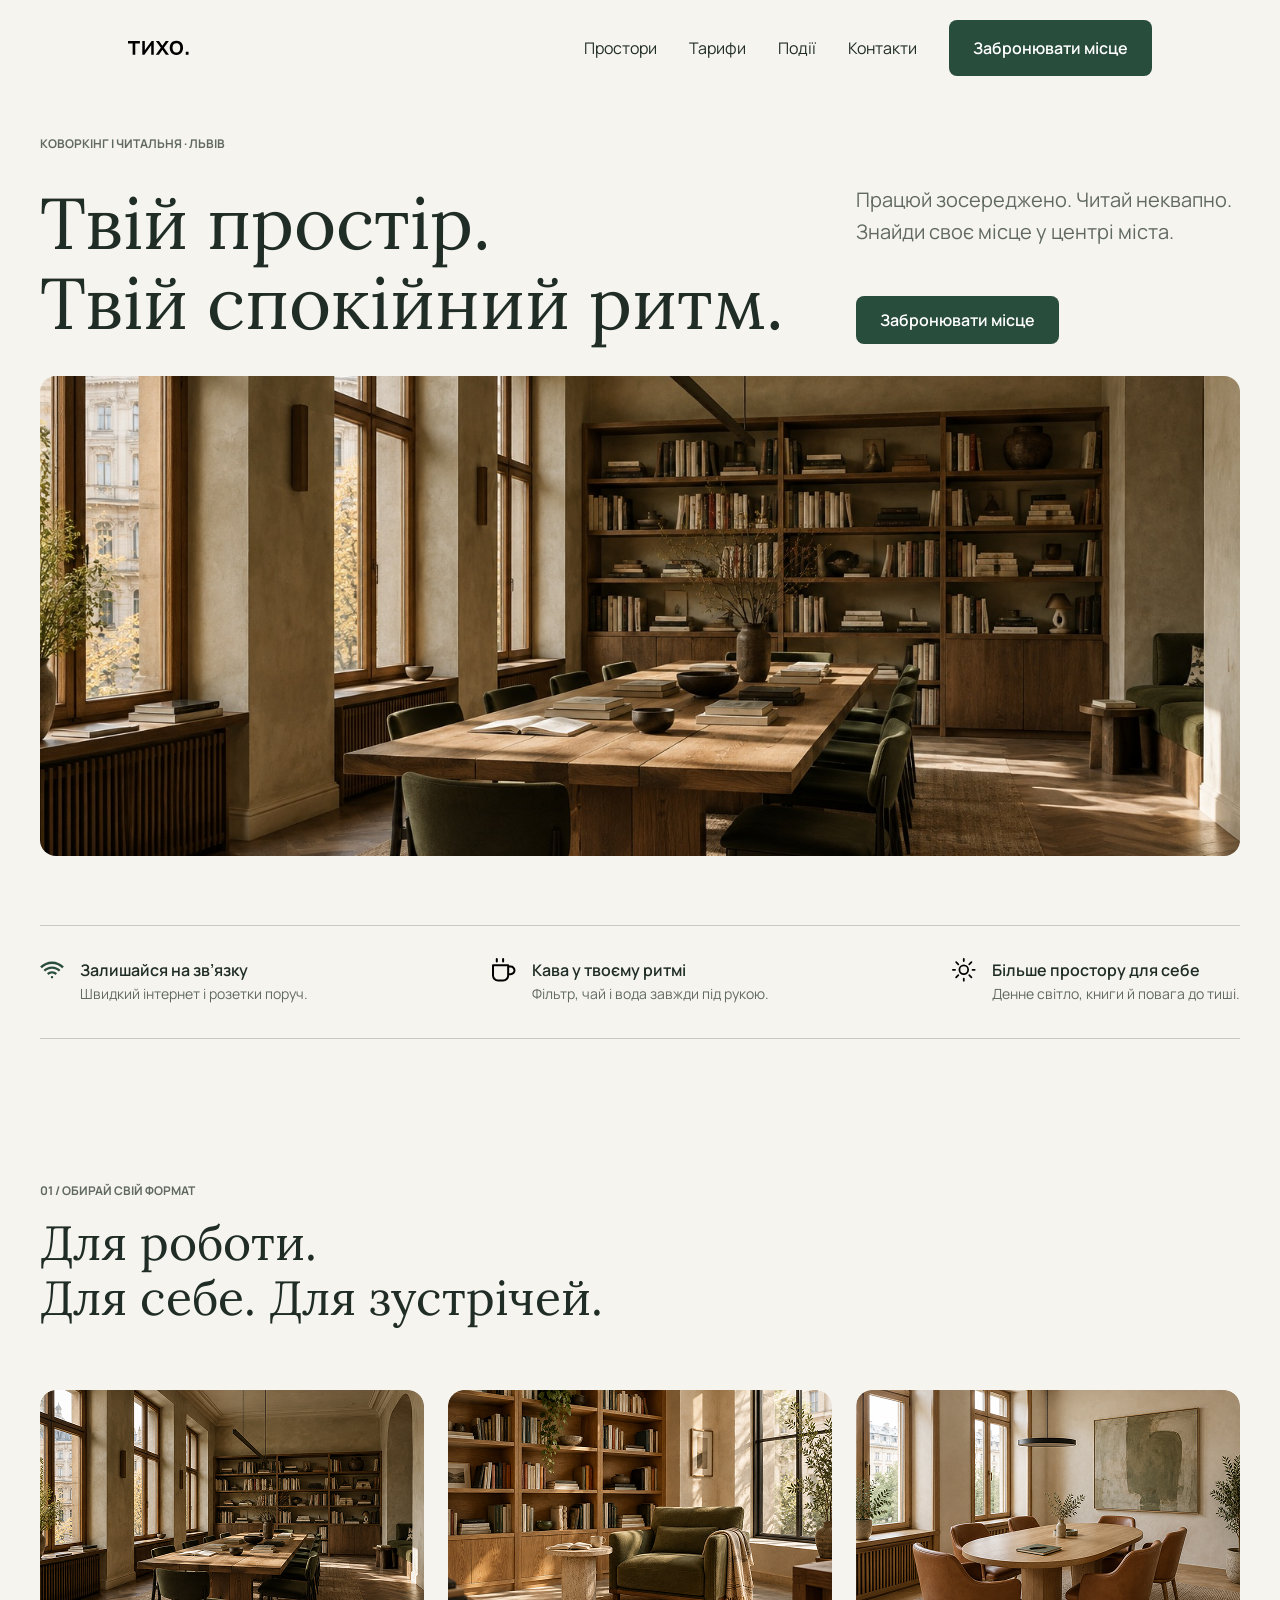
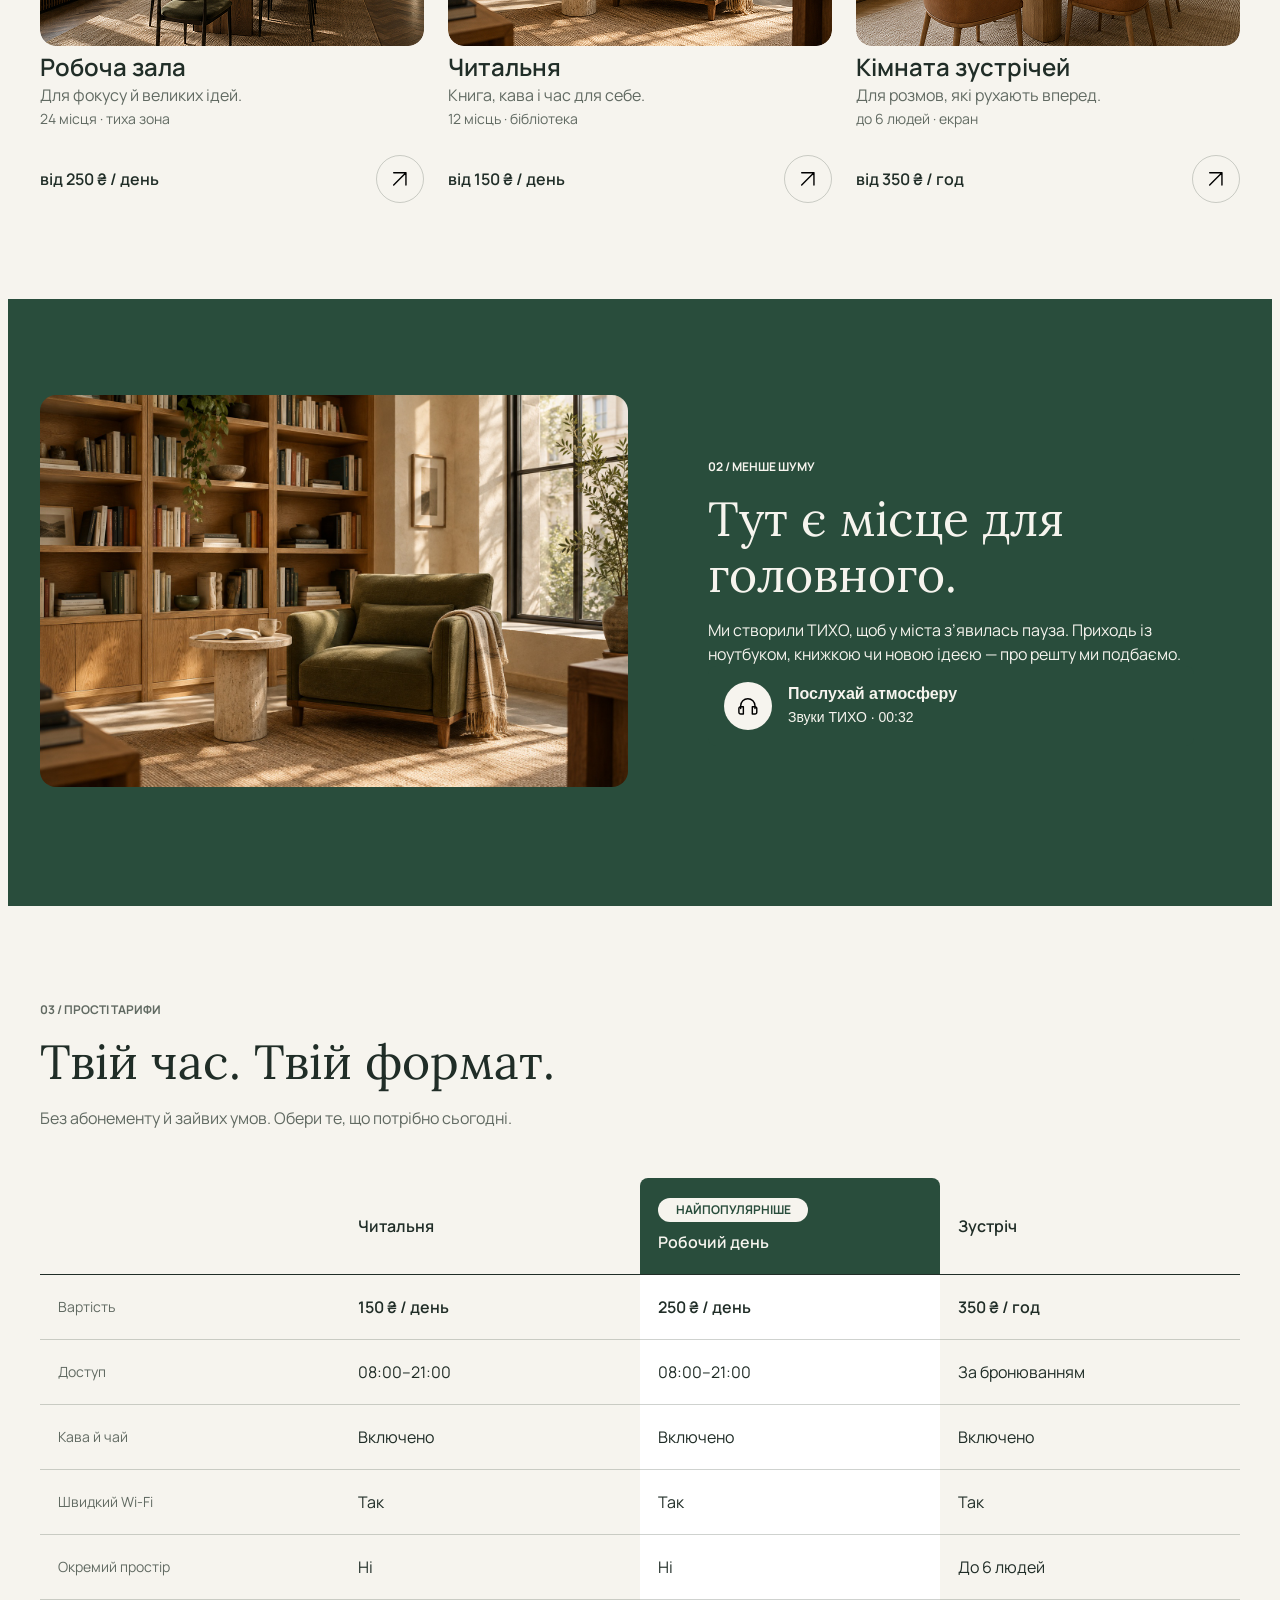
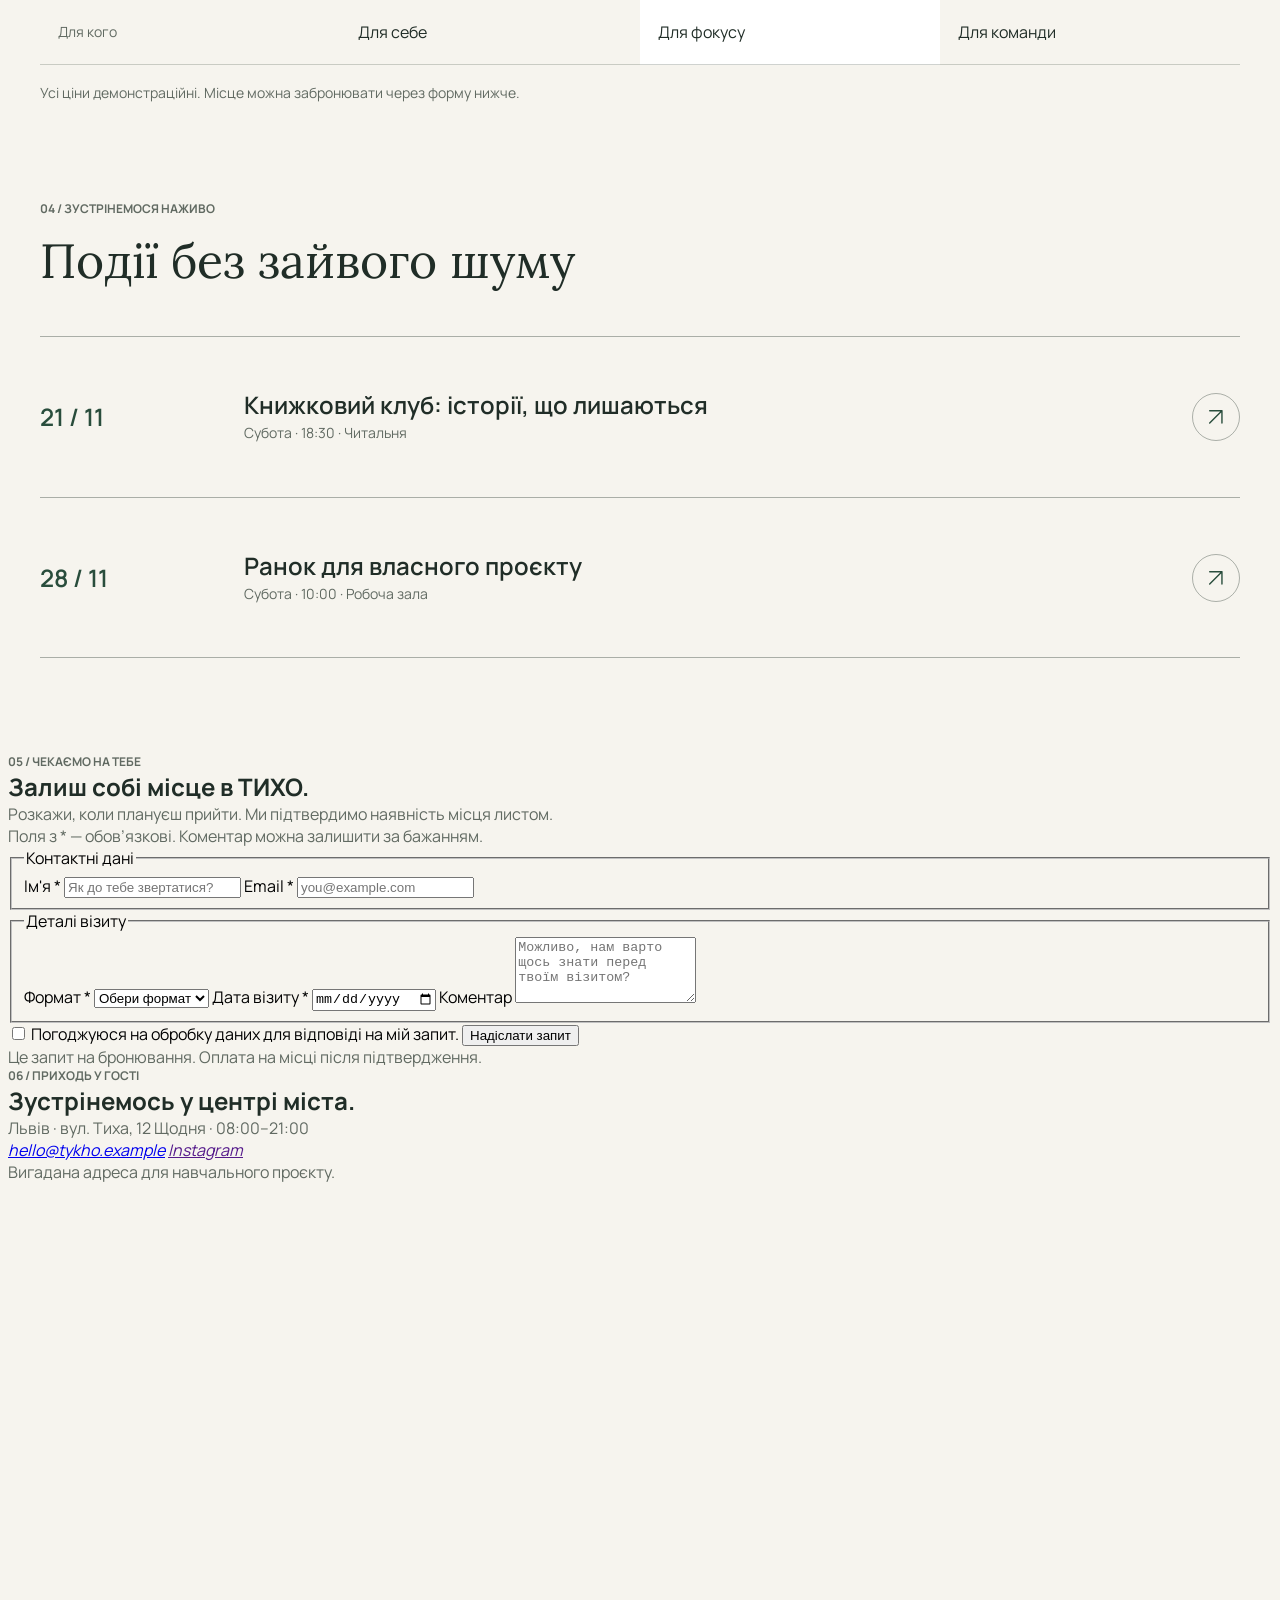
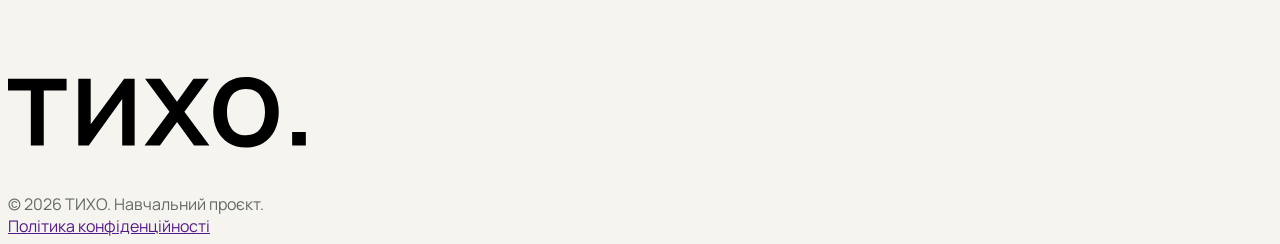
==== commit 393a660f: "tyho: style events section (BEM)" ====
--- a/tyho/index.html
+++ b/tyho/index.html
@@ -166,7 +166,9 @@
           </div>
           <div class="about__content">
             <p class="eyebrow about__eyebrow">02 / Менше шуму</p>
-            <h2 class="section-title about__title">Тут є місце для головного.</h2>
+            <h2 class="section-title about__title">
+              Тут є місце для головного.
+            </h2>
             <p class="about__text">
               Ми створили ТИХО, щоб у міста з’явилась пауза. Приходь із <br />
               ноутбуком, книжкою чи новою ідеєю — про решту ми подбаємо.
@@ -208,7 +210,11 @@
             <tr>
               <th>Вартість</th>
               <td class="pricing__cell pricing__cell--price">150 ₴ / день</td>
-              <td class="pricing__cell pricing__cell--price pricing__cell--featured">250 ₴ / день</td>
+              <td
+                class="pricing__cell pricing__cell--price pricing__cell--featured"
+              >
+                250 ₴ / день
+              </td>
               <td class="pricing__cell pricing__cell--price">350 ₴ / год</td>
             </tr>
             <tr>
@@ -248,26 +254,36 @@
         </p>
       </section>
 
-      <section id="events">
+      <section class="events" id="events">
         <p class="eyebrow">04 / Зустрінемося наживо</p>
-        <h2>Події без зайвого шуму</h2>
-        <ul>
-          <li>
-            <p>21 / 11</p>
-            <h3>Книжковий клуб: історії, що лишаються</h3>
-            <p>Субота · 18:30 · Читальня</p>
-            <svg class="tst">
-              <use href="icons.svg#icon-arrow"></use>
-            </svg>
-          </li>
-
-          <li>
-            <p>28 / 11</p>
-            <h3>Ранок для власного проєкту</h3>
-            <p>Субота · 10:00 · Робоча зала</p>
-            <svg class="tst">
-              <use href="icons.svg#icon-arrow"></use>
-            </svg>
+        <h2 class="section-title">Події без зайвого шуму</h2>
+        <ul class="events__list">
+          <li class="events__item">
+            <p class="events__date">21 / 11</p>
+            <div class="events__content">
+              <h3 class="events__subtitle">
+                Книжковий клуб: історії, що лишаються
+              </h3>
+              <p class="events__text">Субота · 18:30 · Читальня</p>
+            </div>
+            <span class="events__icon-wrap">
+              <svg class="events__icon">
+                <use href="icons.svg#icon-arrow"></use>
+              </svg>
+            </span>
+          </li>
+
+          <li class="events__item events__item--last">
+            <p class="events__date">28 / 11</p>
+            <div class="events__content">
+              <h3 class="events__subtitle">Ранок для власного проєкту</h3>
+              <p class="events__text">Субота · 10:00 · Робоча зала</p>
+            </div>
+            <span class="events__icon-wrap">
+              <svg class="events__icon">
+                <use href="icons.svg#icon-arrow"></use>
+              </svg>
+            </span>
           </li>
         </ul>
       </section>
--- a/tyho/css/main.css
+++ b/tyho/css/main.css
@@ -131,7 +131,8 @@
   border-radius: 16px;
   min-width: 1200px;
   max-height: 480px;
-  object-fit: cover;
+  -o-object-fit: cover;
+     object-fit: cover;
 }
 .hero__title {
   font-family: Lora, serif;
@@ -264,7 +265,8 @@
 .about__img {
   max-width: 588px;
   max-height: 448px;
-  object-fit: cover;
+  -o-object-fit: cover;
+     object-fit: cover;
   border-radius: 16px;
 }
 .about__content {
@@ -398,4 +400,59 @@
   margin-bottom: 8px;
 }
 
-/*# sourceMappingURL=main.css.map */
+.events {
+  max-width: 1200px;
+  margin: 96px auto;
+}
+.events__list {
+  margin-top: 48px;
+  padding: 0;
+}
+.events__item {
+  display: flex;
+  min-height: 161px;
+  gap: 24px;
+  align-items: center;
+  border-top: 1px solid color-mix(in srgb, var(--color-muted) 50%, transparent);
+}
+.events__item--last {
+  border-bottom: 1px solid color-mix(in srgb, var(--color-muted) 50%, transparent);
+}
+.events__date {
+  font-weight: 600;
+  font-size: 24px;
+  line-height: 1.33;
+  color: var(--color-button);
+  min-width: 180px;
+}
+.events__subtitle {
+  font-weight: 600;
+  font-size: 24px;
+  line-height: 1.33;
+  color: var(--color-text-main);
+}
+.events__text {
+  font-weight: 400;
+  font-size: 14px;
+  line-height: 1.71;
+  color: var(--color-muted);
+}
+.events__icon-wrap {
+  width: 48px;
+  height: 48px;
+  display: flex;
+  justify-content: center;
+  align-items: center;
+  flex-shrink: 0;
+  background-color: transparent;
+  border: 1px solid color-mix(in srgb, var(--color-muted) 50%, transparent);
+  border-radius: 50%;
+}
+.events__icon {
+  width: 14px;
+  height: 14px;
+  color: var(--color-button);
+}
+.events__content {
+  flex: 1;
+}/*# sourceMappingURL=main.css.map */
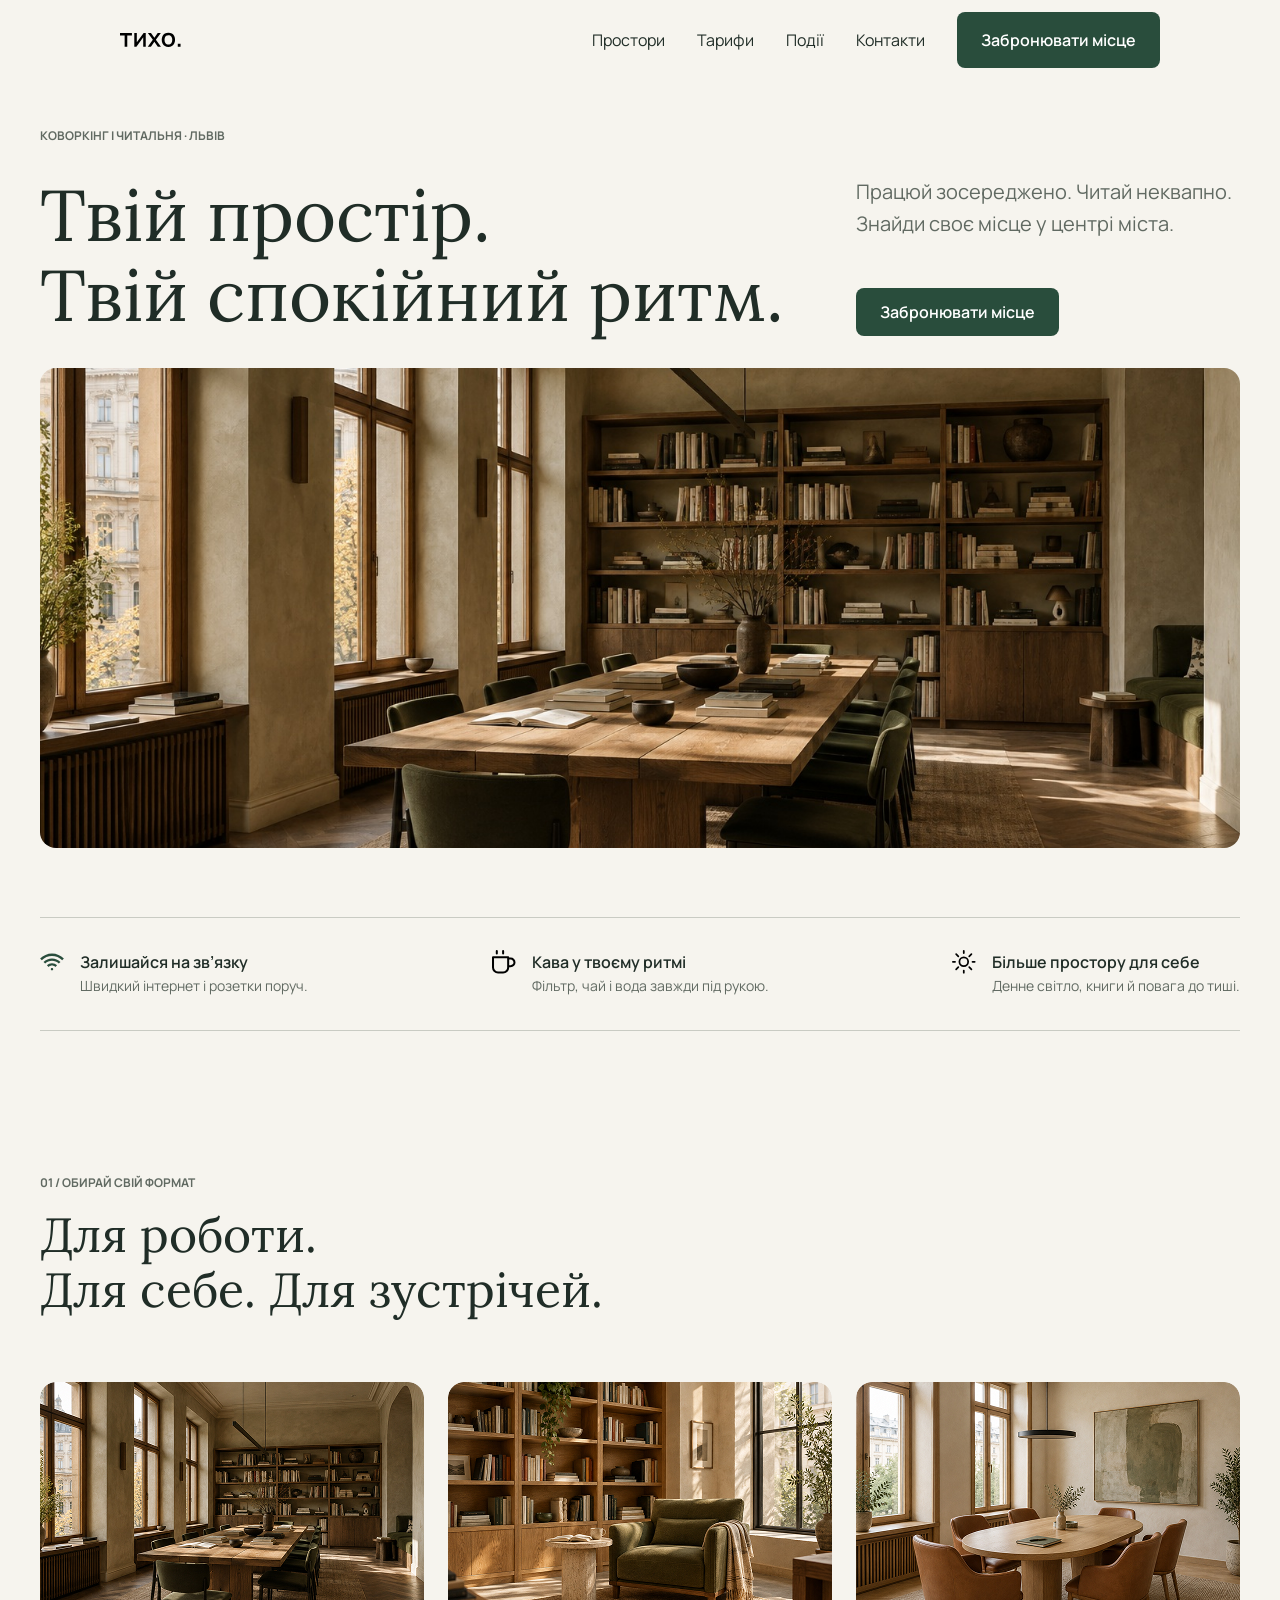
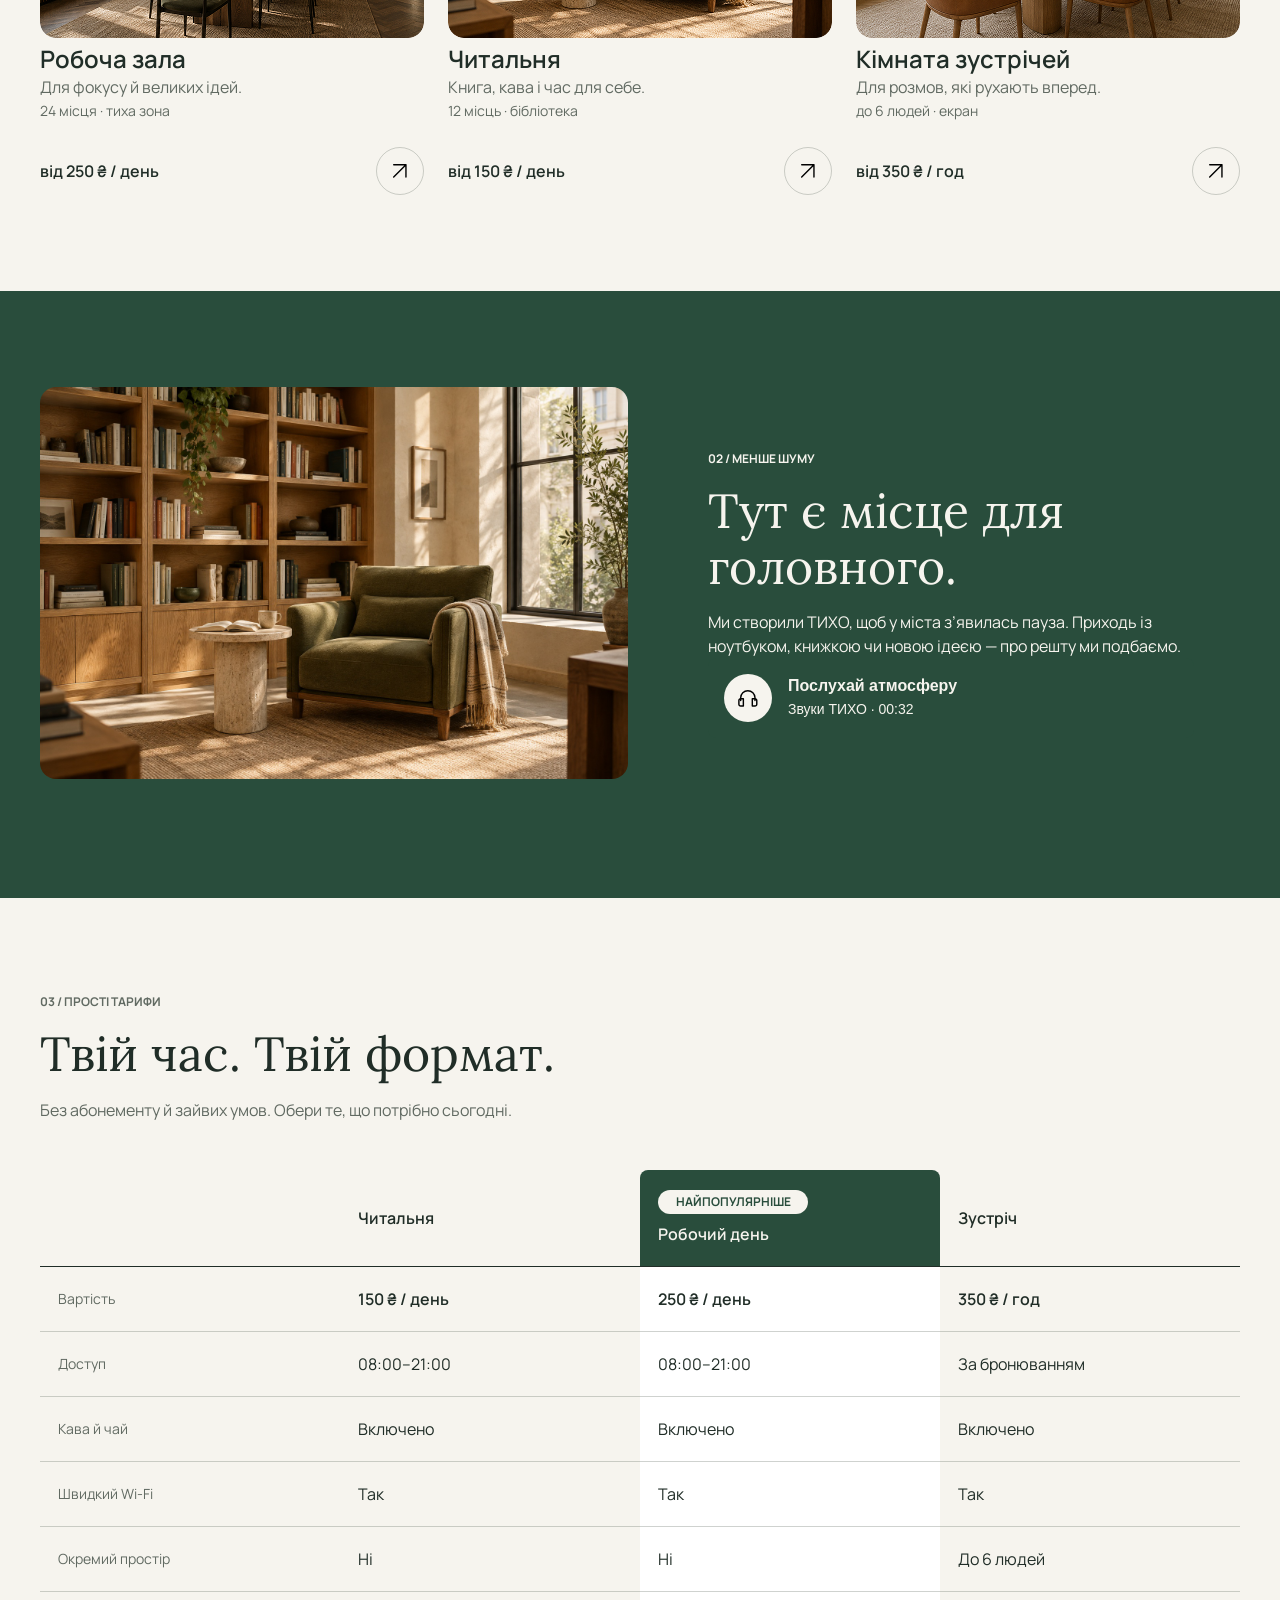
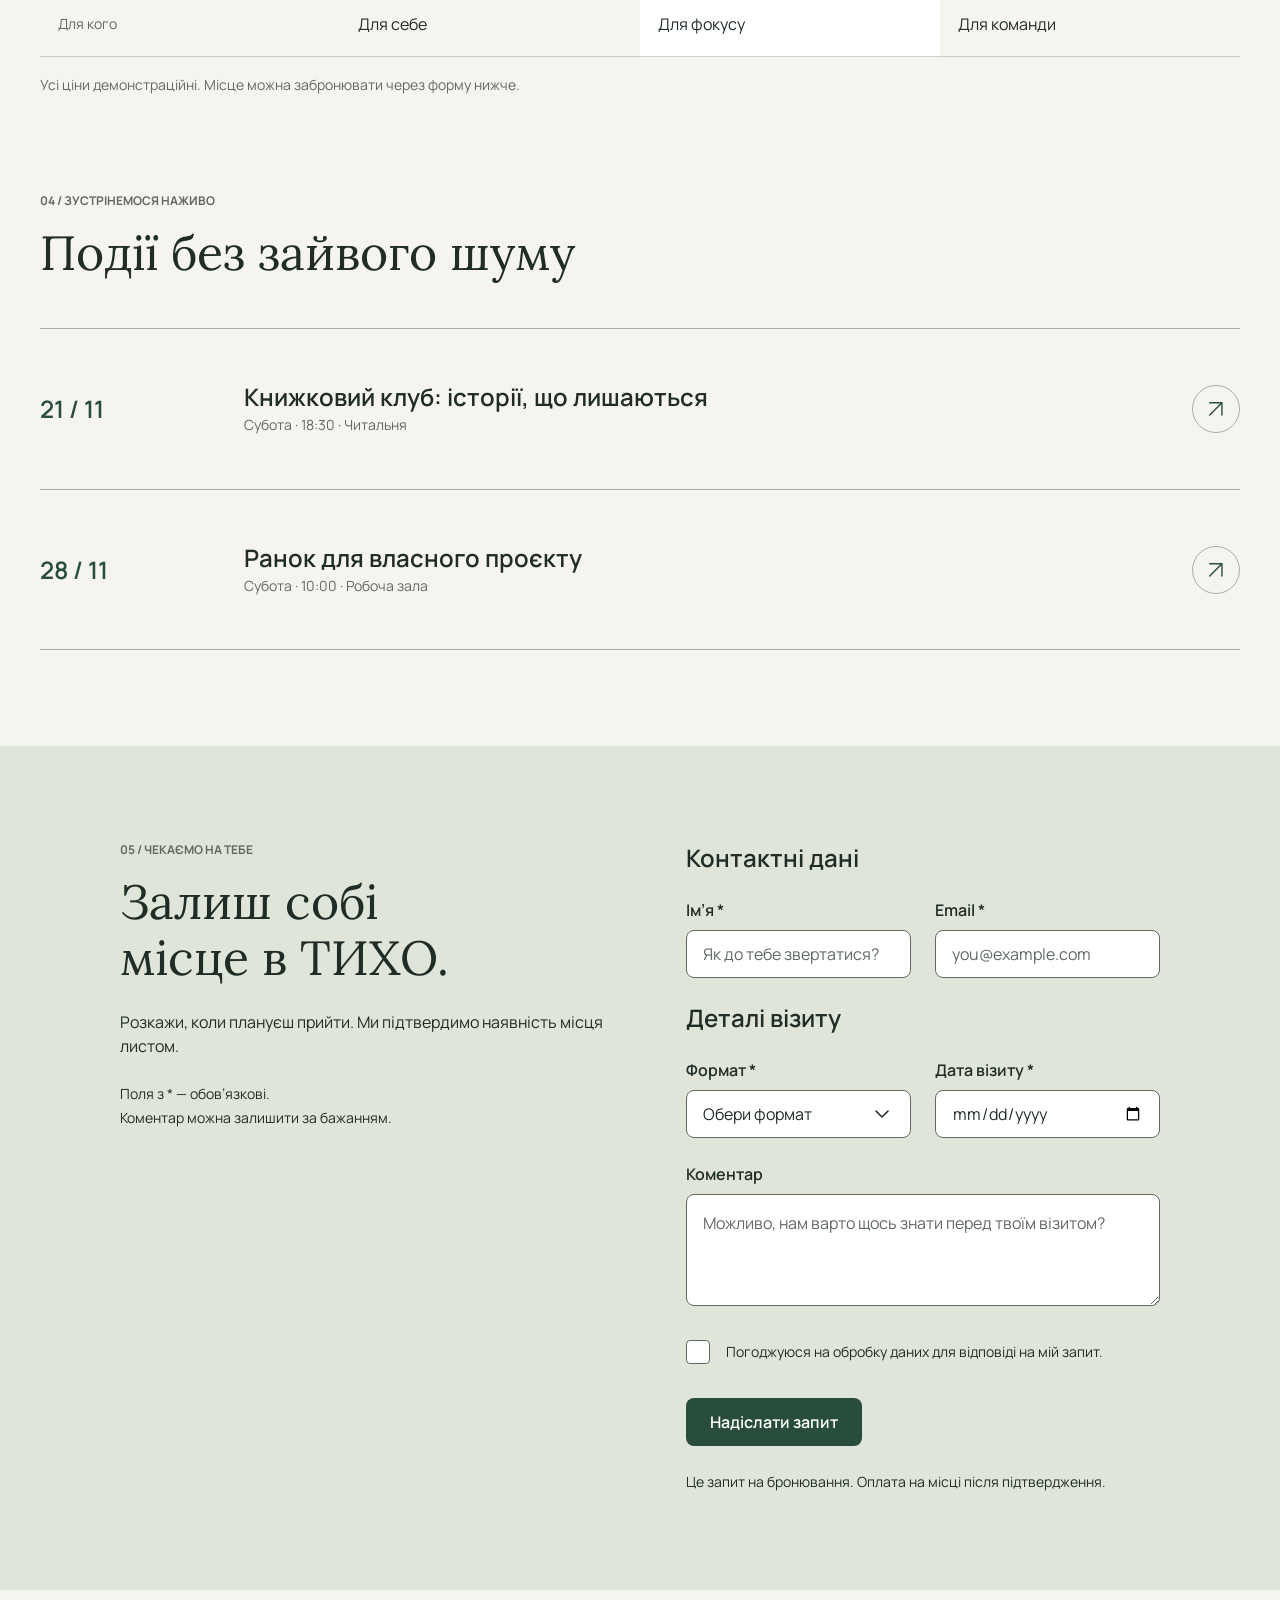
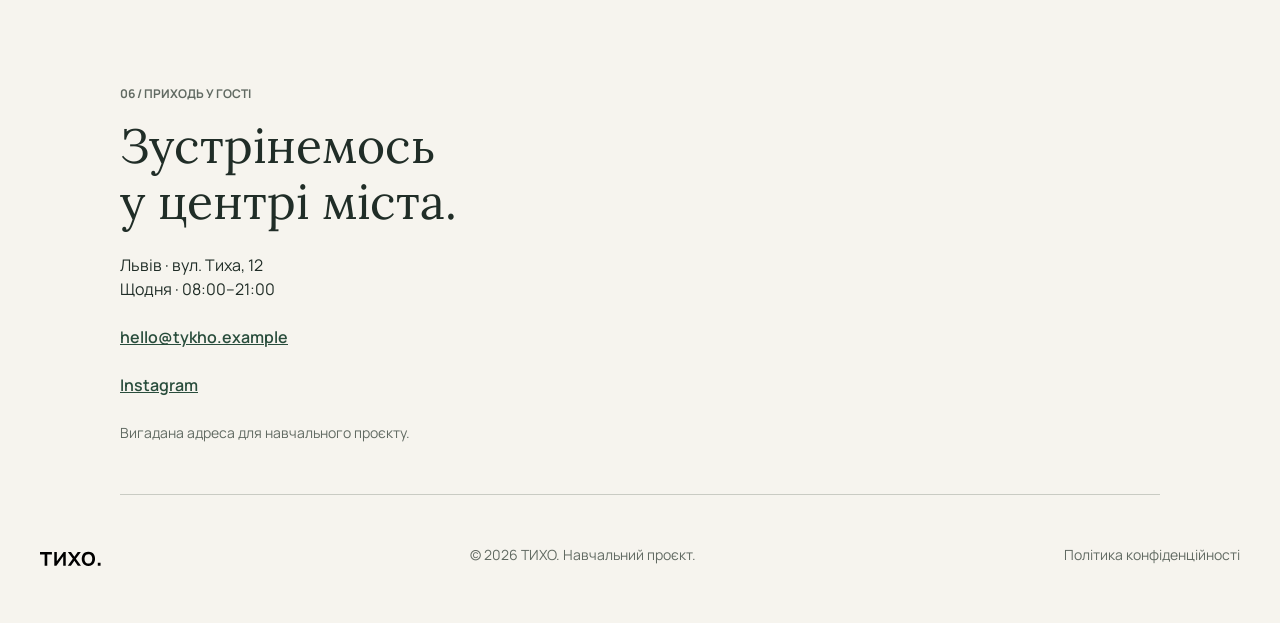
==== commit 948884be: "feat(tyho): add booking form, address and footer sections" ====
--- a/tyho/index.html
+++ b/tyho/index.html
@@ -27,7 +27,7 @@
               <li><a class="header__link" href="#contacts">Контакти</a></li>
             </ul>
           </nav>
-          <a class="button header__button" href="">Забронювати місце</a>
+          <a class="button header__button" href="#booking">Забронювати місце</a>
         </div>
       </div>
     </header>
@@ -41,7 +41,7 @@
               Працюй зосереджено. Читай неквапно. Знайди своє місце у центрі
               міста.
             </p>
-            <a class="button hero__button" href="">Забронювати місце</a>
+            <a class="button hero__button" href="#booking">Забронювати місце</a>
           </div>
         </div>
         <img
@@ -179,10 +179,10 @@
                   <use href="icons.svg#icon-headphones"></use>
                 </svg>
               </span>
-              <div class="about__player-content">
-                <p class="about__player-title">Послухай атмосферу</p>
-                <p class="about__player-time">Звуки ТИХО · 00:32</p>
-              </div>
+              <span class="about__player-content">
+                <span class="about__player-title">Послухай атмосферу</span>
+                <span class="about__player-time">Звуки ТИХО · 00:32</span>
+              </span>
             </button>
           </div>
         </div>
@@ -288,92 +288,158 @@
         </ul>
       </section>
 
-      <section>
-        <p class="eyebrow">05 / Чекаємо на тебе</p>
-        <h2>Залиш собі місце в ТИХО.</h2>
-        <p>
-          Розкажи, коли плануєш прийти. Ми підтвердимо наявність місця листом.
-        </p>
-        <p>Поля з * — обов’язкові. Коментар можна залишити за бажанням.</p>
-        <form action="" method="post">
-          <fieldset>
-            <legend>Контактні дані</legend>
-            <label for="name">Ім'я *</label>
-            <input
-              type="text"
-              id="name"
-              name="name"
-              placeholder="Як до тебе звертатися?"
-              required
-            />
-
-            <label for="email">Email *</label>
-            <input
-              type="email"
-              id="email"
-              name="email"
-              placeholder="you@example.com"
-              required
-            />
-          </fieldset>
-
-          <fieldset>
-            <legend>Деталі візиту</legend>
-            <label for="format">Формат *</label>
-            <select name="format" id="format" required>
-              <option value="" disabled selected>Обери формат</option>
-              <option value="reading">Читальня</option>
-              <option value="work">Робоча зала</option>
-              <option value="meeting">Переговорна</option>
-            </select>
-
-            <label for="date">Дата візиту *</label>
-            <input type="date" name="date" id="date" required />
-
-            <label for="comment">Коментар</label>
-            <textarea
-              name="comment"
-              id="comment"
-              rows="4"
-              placeholder="Можливо, нам варто щось знати перед твоїм візитом?"
-            ></textarea>
-          </fieldset>
-          <input type="checkbox" id="agree" name="agree" required />
-          <label for="agree"
-            >Погоджуюся на обробку даних для відповіді на мій запит.</label
-          >
-          <button type="submit">Надіслати запит</button>
-          <p>Це запит на бронювання. Оплата на місці після підтвердження.</p>
-        </form>
-      </section>
-
-      <section id="contacts">
-        <p class="eyebrow">06 / Приходь у гості</p>
-        <h2>Зустрінемось у центрі міста.</h2>
-        <p>Львів · вул. Тиха, 12 Щодня · 08:00–21:00</p>
-        <address>
-          <a href="mailto:hello@tykho.example">hello@tykho.example</a>
-          <a href="">Instagram</a>
-        </address>
-        <p>Вигадана адреса для навчального проєкту.</p>
-        <iframe
-          src="https://www.google.com/maps/embed?pb=!1m18!1m12!1m3!1d1081.9146364683318!2d24.00746016285818!3d49.83792590917448!2m3!1f0!2f0!3f0!3m2!1i1024!2i768!4f13.1!3m3!1m2!1s0x473add786fc71d81%3A0x15ca46d145546194!2z0KHRlNC70LvQvg!5e0!3m2!1suk!2sat!4v1794591286283!5m2!1suk!2sat"
-          width="600"
-          height="450"
-          style="border: 0"
-          allowfullscreen=""
-          loading="lazy"
-          referrerpolicy="strict-origin-when-cross-origin"
-        ></iframe>
+      <section class="contact" id="booking">
+        <div class="contact__container">
+          <div class="contact__intro">
+            <p class="eyebrow">05 / Чекаємо на тебе</p>
+            <h2 class="section-title">
+              Залиш собі <br />
+              місце в ТИХО.
+            </h2>
+            <p class="contact__desc">
+              Розкажи, коли плануєш прийти. Ми підтвердимо наявність місця
+              листом.
+            </p>
+            <p class="contact__note">
+              Поля з * — обов’язкові. <br />
+              Коментар можна залишити за бажанням.
+            </p>
+          </div>
+
+          <form class="contact__form" action="#" method="post">
+            <fieldset class="contact__fieldset">
+              <legend class="contact__legend">Контактні дані</legend>
+              <div class="contact__row">
+                <div class="contact__field">
+                  <label class="contact__label" for="name">Ім’я *</label>
+                  <input
+                    class="contact__input"
+                    type="text"
+                    id="name"
+                    name="name"
+                    placeholder="Як до тебе звертатися?"
+                    required
+                  />
+                </div>
+                <div class="contact__field">
+                  <label class="contact__label" for="email">Email *</label>
+                  <input
+                    class="contact__input"
+                    type="email"
+                    id="email"
+                    name="email"
+                    placeholder="you@example.com"
+                    required
+                  />
+                </div>
+              </div>
+            </fieldset>
+
+            <fieldset class="contact__fieldset">
+              <legend class="contact__legend">Деталі візиту</legend>
+              <div class="contact__row">
+                <div class="contact__field">
+                  <label class="contact__label" for="format">Формат *</label>
+                  <select
+                    class="contact__input contact__select"
+                    id="format"
+                    name="format"
+                    required
+                  >
+                    <option value="" disabled selected>Обери формат</option>
+                    <option value="reading">Читальня</option>
+                    <option value="work">Робоча зала</option>
+                    <option value="meeting">Переговорна</option>
+                  </select>
+                </div>
+                <div class="contact__field">
+                  <label class="contact__label" for="date">Дата візиту *</label>
+                  <input
+                    class="contact__input"
+                    type="date"
+                    id="date"
+                    name="date"
+                    required
+                  />
+                </div>
+              </div>
+              <div class="contact__field contact__field--comment">
+                <label class="contact__label" for="comment">Коментар</label>
+                <textarea
+                  class="contact__input contact__textarea"
+                  id="comment"
+                  name="comment"
+                  placeholder="Можливо, нам варто щось знати перед твоїм візитом?"
+                ></textarea>
+              </div>
+            </fieldset>
+
+            <div class="contact__agree">
+              <input
+                class="contact__checkbox"
+                type="checkbox"
+                id="agree"
+                name="agree"
+                required
+              />
+              <label class="contact__agree-text" for="agree">
+                Погоджуюся на обробку даних для відповіді на мій запит.
+              </label>
+            </div>
+
+            <button class="button contact__button" type="submit">
+              Надіслати запит
+            </button>
+
+            <p class="contact__note">
+              Це запит на бронювання. Оплата на місці після підтвердження.
+            </p>
+          </form>
+        </div>
+      </section>
+
+      <section class="address" id="contacts">
+        <div class="address__container">
+          <div class="address__text">
+            <p class="eyebrow">06 / Приходь у гості</p>
+            <h2 class="section-title">
+              Зустрінемось <br />
+              у центрі міста.
+            </h2>
+            <p class="address__address">
+              Львів · вул. Тиха, 12 <br />
+              Щодня · 08:00–21:00
+            </p>
+            <address class="address__social">
+              <a class="address__link" href="mailto:hello@tykho.example"
+                >hello@tykho.example</a
+              >
+              <a class="address__link" href="#">Instagram</a>
+            </address>
+            <p class="address__note">
+              Вигадана адреса для навчального проєкту.
+            </p>
+          </div>
+          <iframe
+            class="address__map"
+            src="https://www.google.com/maps/embed?pb=!1m18!1m12!1m3!1d1081.9146364683318!2d24.00746016285818!3d49.83792590917448!2m3!1f0!2f0!3f0!3m2!1i1024!2i768!4f13.1!3m3!1m2!1s0x473add786fc71d81%3A0x15ca46d145546194!2z0KHRlNC70LvQvg!5e0!3m2!1suk!2sat!4v1794591286283!5m2!1suk!2sat"
+            width="600"
+            height="450"
+            style="border: 0"
+            allowfullscreen=""
+            loading="lazy"
+            referrerpolicy="strict-origin-when-cross-origin"
+          ></iframe>
+        </div>
       </section>
     </main>
 
-    <footer>
-      <svg>
+    <footer class="footer">
+      <svg class="footer__logo">
         <use href="icons.svg#icon-logo"></use>
       </svg>
-      <p>&copy; 2026 ТИХО. Навчальний проєкт.</p>
-      <a href="">Політика конфіденційності</a>
+      <p class="footer__copyright">&copy; 2026 ТИХО. Навчальний проєкт.</p>
+      <a class="footer__link" href="#">Політика конфіденційності</a>
     </footer>
   </body>
 </html>
--- a/tyho/css/main.css
+++ b/tyho/css/main.css
@@ -9,6 +9,7 @@
 body {
   background-color: var(--color-background);
   font-family: Manrope, sans-serif;
+  margin: 0;
 }
 
 * {
@@ -131,8 +132,7 @@
   border-radius: 16px;
   min-width: 1200px;
   max-height: 480px;
-  -o-object-fit: cover;
-     object-fit: cover;
+  object-fit: cover;
 }
 .hero__title {
   font-family: Lora, serif;
@@ -265,8 +265,7 @@
 .about__img {
   max-width: 588px;
   max-height: 448px;
-  -o-object-fit: cover;
-     object-fit: cover;
+  object-fit: cover;
   border-radius: 16px;
 }
 .about__content {
@@ -455,4 +454,213 @@
 }
 .events__content {
   flex: 1;
-}/*# sourceMappingURL=main.css.map */+}
+
+.contact {
+  background-color: #dfe5d9;
+  padding: 96px 120px;
+}
+.contact__container {
+  display: flex;
+  gap: 80px;
+  max-width: 1200px;
+  margin: 0 auto;
+}
+.contact__intro {
+  width: 486px;
+  flex-shrink: 0;
+}
+.contact__desc {
+  font-size: 16px;
+  font-weight: 400;
+  line-height: 1.5;
+  color: var(--color-text-main);
+  margin-top: 24px;
+}
+.contact__note {
+  font-size: 14px;
+  font-weight: 400;
+  line-height: 1.71;
+  color: var(--color-text-main);
+  margin-top: 24px;
+}
+.contact__form {
+  width: 588px;
+  display: flex;
+  flex-direction: column;
+  gap: 24px;
+}
+.contact__form .contact__note {
+  margin-top: 0;
+}
+.contact__fieldset {
+  border: none;
+  margin: 0;
+  padding: 0;
+  min-width: 0;
+}
+.contact__legend {
+  font-size: 24px;
+  font-weight: 600;
+  line-height: 1.33;
+  color: var(--color-text-main);
+  padding: 0;
+  margin-bottom: 24px;
+}
+.contact__row {
+  display: flex;
+  gap: 24px;
+}
+.contact__field {
+  flex: 1;
+  display: flex;
+  flex-direction: column;
+  gap: 8px;
+  min-width: 0;
+}
+.contact__field--comment {
+  margin-top: 24px;
+}
+.contact__label {
+  font-size: 16px;
+  font-weight: 600;
+  line-height: 1.5;
+  color: var(--color-text-main);
+}
+.contact__input {
+  font-size: 16px;
+  font-weight: 400;
+  line-height: 1.5;
+  color: var(--color-text-main);
+  font-family: inherit;
+  width: 100%;
+  height: 48px;
+  padding: 8px 16px;
+  background-color: white;
+  border: 1px solid var(--color-muted);
+  border-radius: 8px;
+}
+.contact__input::placeholder {
+  color: var(--color-muted);
+}
+.contact__input:focus {
+  outline: none;
+  border-color: var(--color-button);
+}
+.contact__select {
+  appearance: none;
+  background-image: url("../tyho.images/chevron-down.svg");
+  background-repeat: no-repeat;
+  background-position: right 16px center;
+  padding-right: 48px;
+  cursor: pointer;
+}
+.contact__textarea {
+  height: 112px;
+  padding: 16px;
+  resize: vertical;
+}
+.contact__agree {
+  display: flex;
+  align-items: center;
+  gap: 16px;
+  min-height: 44px;
+}
+.contact__checkbox {
+  appearance: none;
+  flex-shrink: 0;
+  width: 24px;
+  height: 24px;
+  margin: 0;
+  background-color: white;
+  border: 1px solid var(--color-muted);
+  border-radius: 4px;
+  cursor: pointer;
+}
+.contact__checkbox:checked {
+  background-color: var(--color-button);
+  border-color: var(--color-button);
+  box-shadow: inset 0 0 0 4px white;
+}
+.contact__agree-text {
+  font-size: 14px;
+  font-weight: 400;
+  line-height: 1.71;
+  color: var(--color-text-main);
+  cursor: pointer;
+}
+.contact__button {
+  align-self: flex-start;
+  min-height: 48px;
+  border: none;
+  font-family: inherit;
+  cursor: pointer;
+}
+
+.address {
+  padding: 96px 120px 0px 120px;
+}
+.address__container {
+  max-width: 1200px;
+  display: flex;
+  margin: 0 auto;
+  justify-content: space-between;
+  border-bottom: 1px solid color-mix(in srgb, var(--color-muted) 30%, transparent);
+  padding-bottom: 48px;
+}
+.address__address {
+  font-weight: 400;
+  font-size: 16px;
+  line-height: 1.5;
+  color: var(--color-text-main);
+  margin-top: 24px;
+}
+.address__link {
+  font-weight: 600;
+  font-size: 16px;
+  line-height: 1.5;
+  color: var(--color-button);
+  font-style: normal;
+}
+.address__note {
+  font-weight: 400;
+  font-size: 14px;
+  line-height: 1.71;
+  margin-top: 24px;
+}
+.address__social {
+  display: flex;
+  flex-direction: column;
+  margin-top: 24px;
+  gap: 24px;
+}
+.address__text {
+  height: 100%;
+}
+.address__map {
+  border-radius: 12px;
+  max-width: 560px;
+  max-height: 360px;
+}
+
+.footer {
+  max-width: 1200px;
+  margin: 0 auto;
+  display: flex;
+  justify-content: space-between;
+  padding-top: 48px;
+  padding-bottom: 48px;
+}
+.footer__logo {
+  height: 32px;
+  width: 61px;
+}
+.footer__copyright, .footer__link {
+  font-weight: 400;
+  font-size: 14px;
+  line-height: 1.71;
+  text-decoration: none;
+  color: var(--color-muted);
+}
+
+/*# sourceMappingURL=main.css.map */
